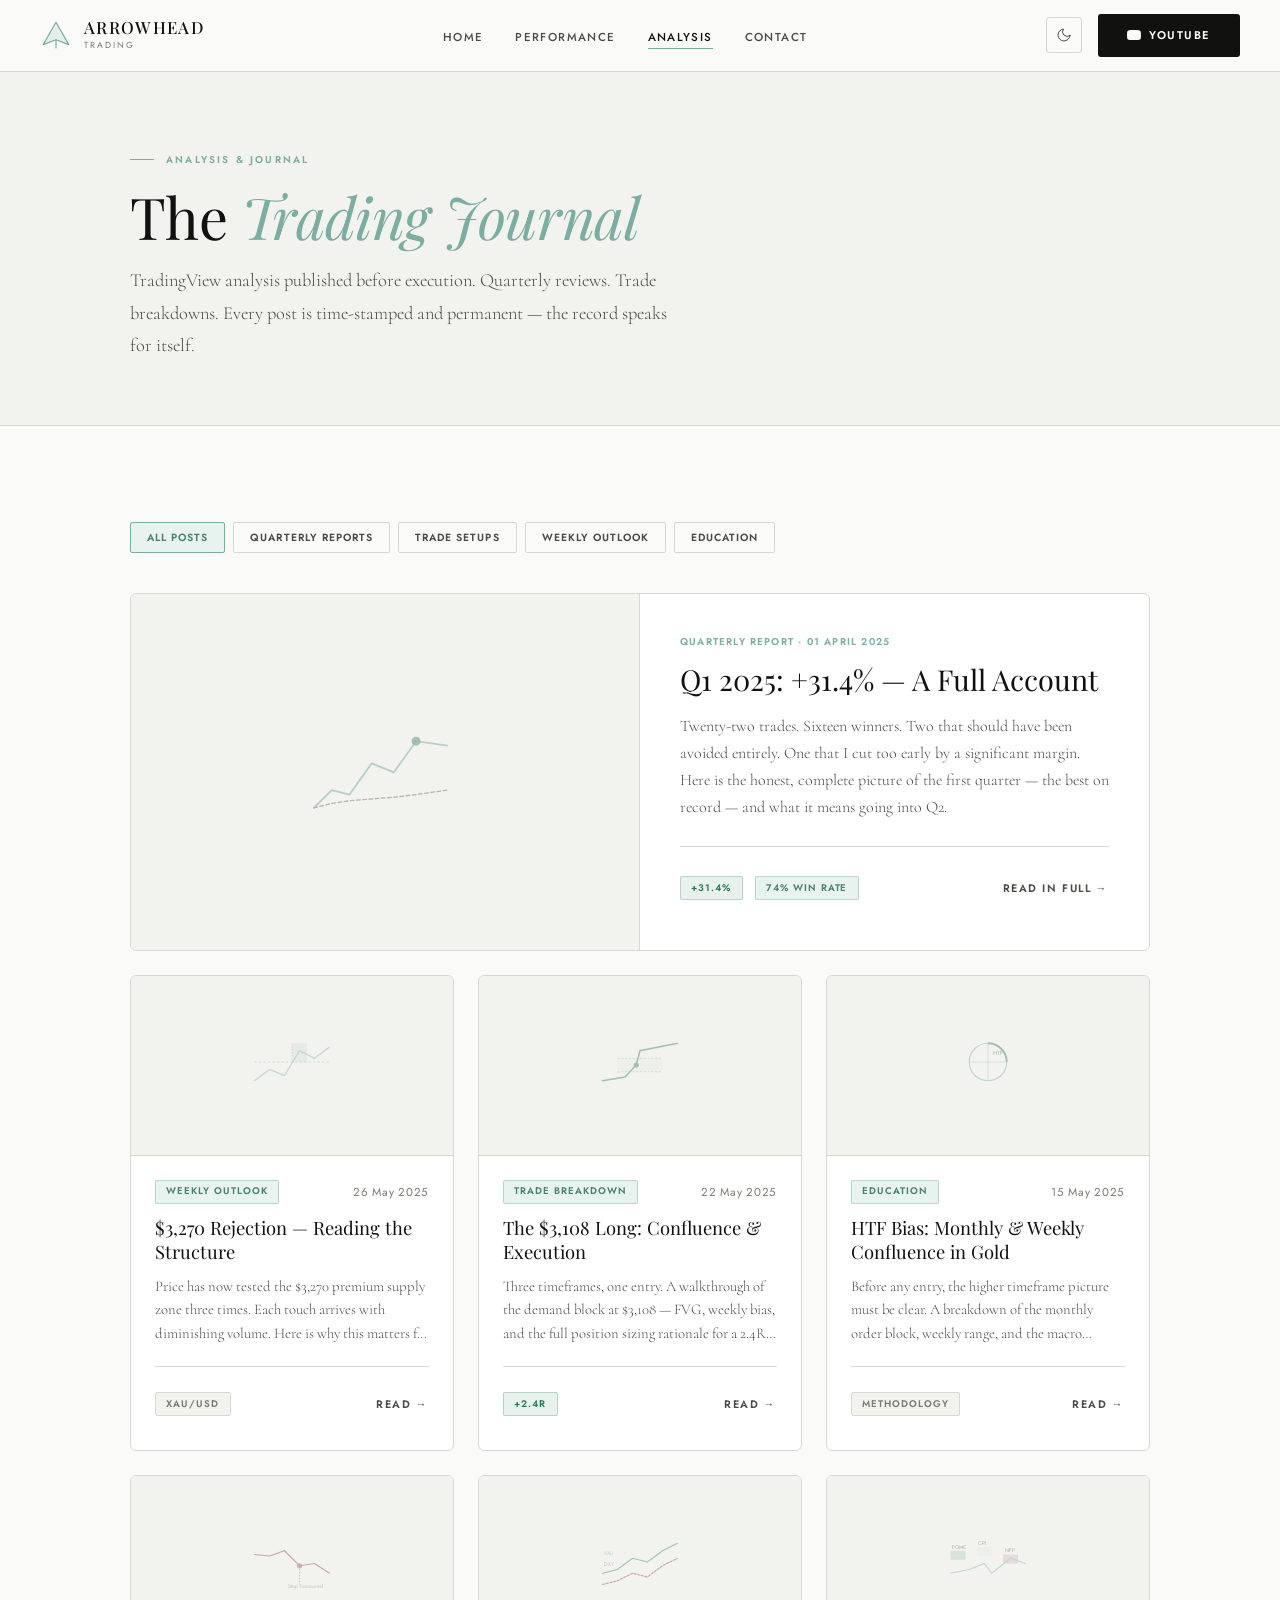
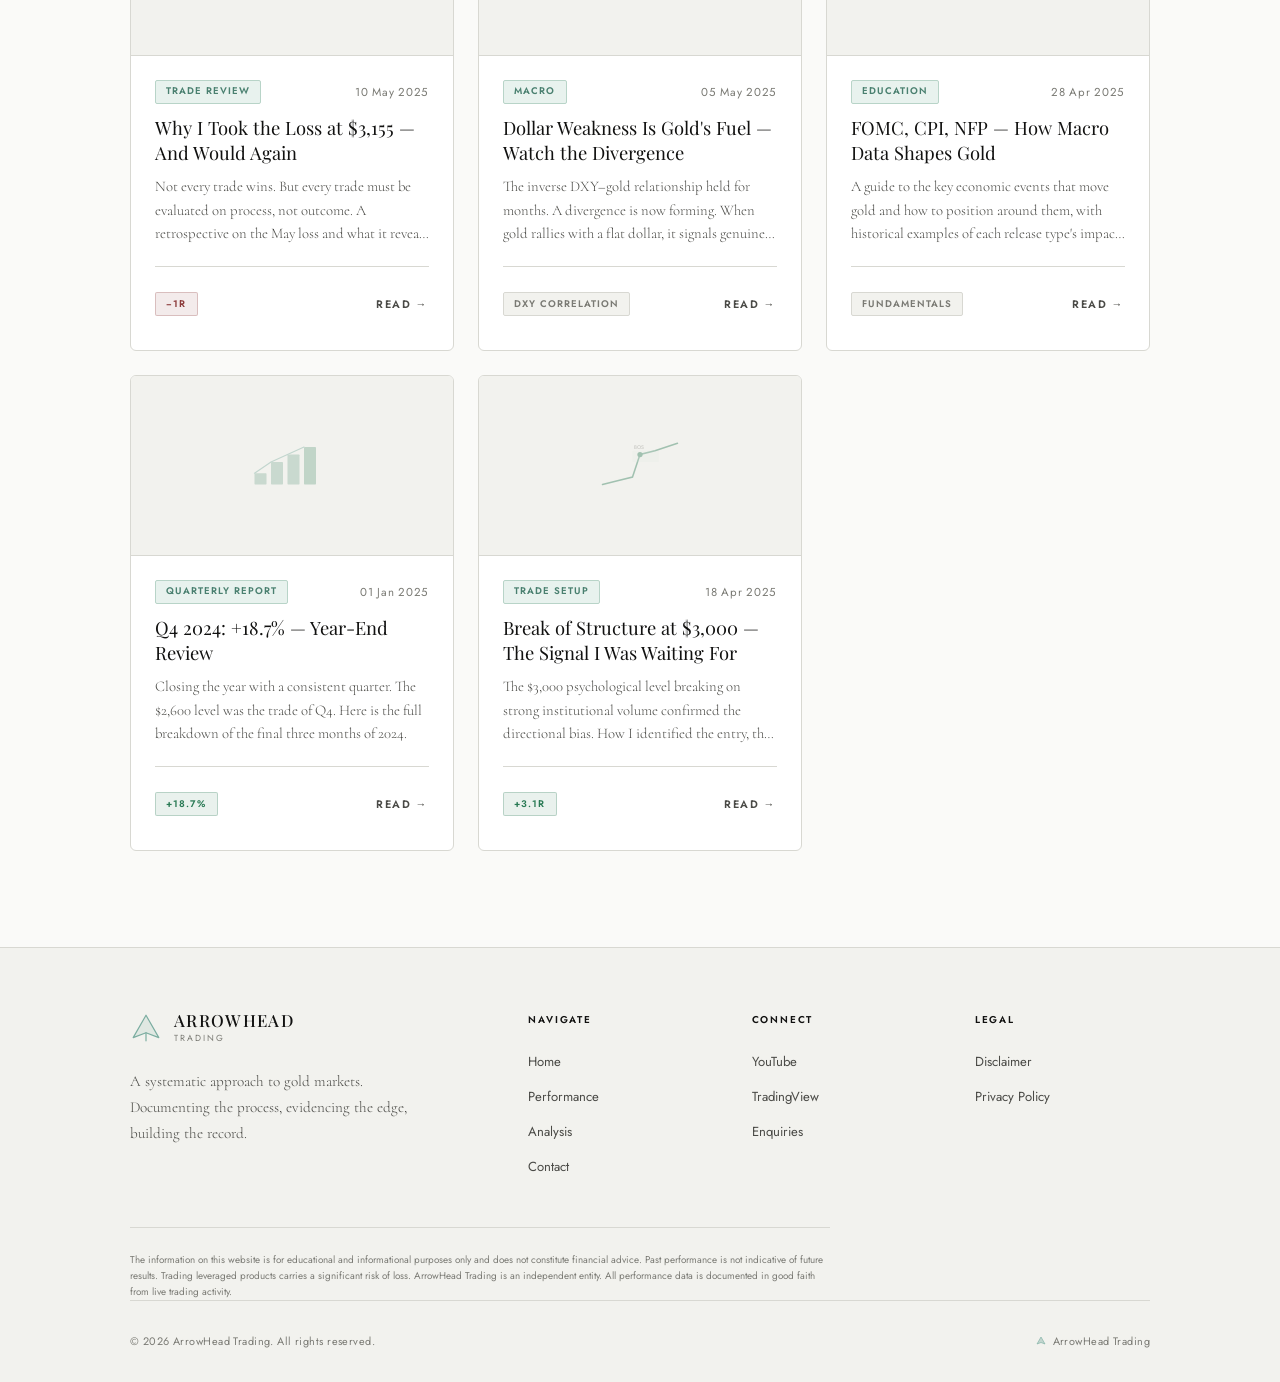
==== pages/blog.html @ dc91ed69 "Add files via upload" ====
<!DOCTYPE html>
<html lang="en" data-theme="light">
<head>
  <meta charset="UTF-8" />
  <meta name="viewport" content="width=device-width, initial-scale=1.0" />
  <meta name="description" content="ArrowHead Trading analysis — TradingView breakdowns, trade journals, quarterly reviews and gold market commentary." />
  <title>Analysis — ArrowHead Trading</title>
  <link rel="preconnect" href="https://fonts.googleapis.com" />
  <link rel="preconnect" href="https://fonts.gstatic.com" crossorigin />
  <link rel="stylesheet" href="../css/style.css" />
  <style>
    .filter-bar { display:flex; gap:0.5rem; flex-wrap:wrap; margin-bottom:2.5rem; }
    .filter-tag { font-family:var(--ff-ui); font-size:0.65rem; font-weight:600; letter-spacing:0.1em; text-transform:uppercase; padding:0.45rem 1rem; border:1px solid var(--border); border-radius:2px; background:transparent; color:var(--text-2); cursor:pointer; transition:all var(--fast); }
    .filter-tag:hover, .filter-tag.active { border-color:var(--mint-deep); color:var(--mint-dark); background:var(--mint-pale); }
    .blog-grid-full { display:grid; grid-template-columns:repeat(3,1fr); gap:1.5rem; }
    @media(max-width:900px){.blog-grid-full{grid-template-columns:1fr;}}
    @media(min-width:600px) and (max-width:900px){.blog-grid-full{grid-template-columns:1fr 1fr;}}
    .featured-post { grid-column:1/-1; display:grid; grid-template-columns:1fr 1fr; gap:0; border:1px solid var(--border); border-radius:var(--radius-lg); overflow:hidden; background:var(--surface); transition:border-color var(--fast),box-shadow var(--fast); cursor:pointer; }
    .featured-post:hover { border-color:var(--mint-deep); box-shadow:0 8px 32px var(--shadow-lg); }
    .featured-post-thumb { background:var(--bg-2); border-right:1px solid var(--border); display:flex; align-items:center; justify-content:center; padding:3rem; min-height:280px; }
    .featured-post-body { padding:2.5rem; display:flex; flex-direction:column; justify-content:space-between; }
    .featured-label { font-family:var(--ff-ui); font-size:0.62rem; font-weight:600; letter-spacing:0.12em; text-transform:uppercase; color:var(--mint-deep); margin-bottom:0.75rem; }
    .featured-title { font-family:var(--ff-display); font-size:1.8rem; font-weight:400; line-height:1.2; color:var(--text-1); margin-bottom:1rem; }
    .featured-excerpt { font-family:var(--ff-body); font-size:1rem; font-weight:300; color:var(--text-2); line-height:1.7; margin-bottom:1.5rem; }
    @media(max-width:700px){.featured-post{grid-template-columns:1fr;}.featured-post-thumb{border-right:none;border-bottom:1px solid var(--border);min-height:180px;}}
    .post-hidden { display:none; }
  </style>
  <script>
    (function(){var t=localStorage.getItem('arrowhead-theme');if(t)document.documentElement.setAttribute('data-theme',t);else if(window.matchMedia('(prefers-color-scheme: dark)').matches)document.documentElement.setAttribute('data-theme','dark');})();
  </script>
</head>
<body>
<div class="page">
<main>

  <!-- PAGE HERO -->
  <section class="page-hero">
    <div class="container">
      <div class="page-hero-inner reveal">
        <div class="eyebrow">Analysis & Journal</div>
        <h1 class="display-title">The <em>Trading Journal</em></h1>
        <p class="body-text" style="margin-top:1rem;max-width:560px">
          TradingView analysis published before execution. Quarterly reviews. Trade breakdowns. Every post is time-stamped and permanent — the record speaks for itself.
        </p>
      </div>
    </div>
  </section>

  <!-- POSTS -->
  <section class="section">
    <div class="container">

      <div class="filter-bar reveal" role="group" aria-label="Filter posts by category">
        <button class="filter-tag active" onclick="filterPosts('all',this)">All Posts</button>
        <button class="filter-tag" onclick="filterPosts('quarterly',this)">Quarterly Reports</button>
        <button class="filter-tag" onclick="filterPosts('setup',this)">Trade Setups</button>
        <button class="filter-tag" onclick="filterPosts('outlook',this)">Weekly Outlook</button>
        <button class="filter-tag" onclick="filterPosts('education',this)">Education</button>
      </div>

      <div class="blog-grid-full">

        <!-- FEATURED -->
        <article class="featured-post reveal" data-cat="quarterly" onclick="void(0)" aria-label="Q1 2025 Report">
          <div class="featured-post-thumb">
            <svg viewBox="0 0 180 120" fill="none" xmlns="http://www.w3.org/2000/svg" style="width:160px;opacity:0.5" aria-hidden="true">
              <polyline points="10,100 30,80 50,85 75,50 100,60 125,25 160,30" stroke="var(--mint-deep)" stroke-width="2" fill="none" stroke-linecap="round" stroke-linejoin="round"/>
              <polyline points="10,100 30,95 50,92 75,90 100,88 125,85 160,80" stroke="var(--text-3)" stroke-width="1.5" fill="none" stroke-linecap="round" stroke-linejoin="round" stroke-dasharray="4 3"/>
              <circle cx="125" cy="25" r="5" fill="var(--profit)" opacity="0.8"/>
            </svg>
          </div>
          <div class="featured-post-body">
            <div>
              <div class="featured-label">Quarterly Report · 01 April 2025</div>
              <h2 class="featured-title">Q1 2025: +31.4% — A Full Account</h2>
              <p class="featured-excerpt">Twenty-two trades. Sixteen winners. Two that should have been avoided entirely. One that I cut too early by a significant margin. Here is the honest, complete picture of the first quarter — the best on record — and what it means going into Q2.</p>
            </div>
            <div style="display:flex;align-items:center;justify-content:space-between;padding-top:1.25rem;border-top:1px solid var(--border);flex-wrap:wrap;gap:0.75rem">
              <div style="display:flex;gap:0.75rem">
                <span class="badge badge--profit">+31.4%</span>
                <span class="badge badge--mint">74% win rate</span>
              </div>
              <span class="btn btn--ghost" style="font-size:0.68rem">Read in full →</span>
            </div>
          </div>
        </article>

        <!-- POST 2 -->
        <article class="blog-card reveal" data-cat="outlook">
          <div class="blog-card-thumb">
            <div class="blog-card-thumb-inner">
              <svg viewBox="0 0 120 80" fill="none" xmlns="http://www.w3.org/2000/svg" style="width:90px;opacity:0.4" aria-hidden="true">
                <line x1="10" y1="40" x2="110" y2="40" stroke="var(--text-3)" stroke-width="0.75" stroke-dasharray="3 3"/>
                <polyline points="10,65 30,50 50,58 70,25 90,35 110,20" stroke="var(--mint-deep)" stroke-width="1.5" fill="none" stroke-linecap="round"/>
                <rect x="60" y="15" width="20" height="25" fill="var(--profit)" opacity="0.15" rx="1"/>
                <line x1="60" y1="15" x2="60" y2="40" stroke="var(--text-3)" stroke-width="0.75" stroke-dasharray="2 2"/>
              </svg>
            </div>
          </div>
          <div class="blog-card-body">
            <div class="blog-card-meta">
              <span class="badge badge--mint">Weekly Outlook</span>
              <span class="caption">26 May 2025</span>
            </div>
            <h3 class="blog-card-title">$3,270 Rejection — Reading the Structure</h3>
            <p class="blog-card-excerpt">Price has now tested the $3,270 premium supply zone three times. Each touch arrives with diminishing volume. Here is why this matters for positioning next week.</p>
            <div class="blog-card-footer">
              <span class="badge badge--neutral">XAU/USD</span>
              <span class="btn btn--ghost" style="font-size:0.68rem">Read →</span>
            </div>
          </div>
        </article>

        <!-- POST 3 -->
        <article class="blog-card reveal reveal--delay-1" data-cat="setup">
          <div class="blog-card-thumb">
            <div class="blog-card-thumb-inner">
              <svg viewBox="0 0 120 80" fill="none" xmlns="http://www.w3.org/2000/svg" style="width:90px;opacity:0.4" aria-hidden="true">
                <rect x="30" y="35" width="60" height="18" fill="var(--mint)" opacity="0.2" rx="1"/>
                <line x1="30" y1="35" x2="90" y2="35" stroke="var(--mint-deep)" stroke-width="1" stroke-dasharray="3 2"/>
                <line x1="30" y1="53" x2="90" y2="53" stroke="var(--mint-deep)" stroke-width="1" stroke-dasharray="3 2"/>
                <polyline points="10,65 40,60 55,44 60,25 85,20 110,15" stroke="var(--profit)" stroke-width="2" fill="none" stroke-linecap="round"/>
                <circle cx="55" cy="44" r="3.5" fill="var(--profit)"/>
              </svg>
            </div>
          </div>
          <div class="blog-card-body">
            <div class="blog-card-meta">
              <span class="badge badge--mint">Trade Breakdown</span>
              <span class="caption">22 May 2025</span>
            </div>
            <h3 class="blog-card-title">The $3,108 Long: Confluence & Execution</h3>
            <p class="blog-card-excerpt">Three timeframes, one entry. A walkthrough of the demand block at $3,108 — FVG, weekly bias, and the full position sizing rationale for a 2.4R outcome.</p>
            <div class="blog-card-footer">
              <span class="badge badge--profit">+2.4R</span>
              <span class="btn btn--ghost" style="font-size:0.68rem">Read →</span>
            </div>
          </div>
        </article>

        <!-- POST 4 -->
        <article class="blog-card reveal reveal--delay-2" data-cat="education">
          <div class="blog-card-thumb">
            <div class="blog-card-thumb-inner">
              <svg viewBox="0 0 120 80" fill="none" xmlns="http://www.w3.org/2000/svg" style="width:90px;opacity:0.4" aria-hidden="true">
                <circle cx="60" cy="40" r="25" stroke="var(--mint-deep)" stroke-width="1.5"/>
                <line x1="60" y1="15" x2="60" y2="65" stroke="var(--mint-deep)" stroke-width="0.75"/>
                <line x1="35" y1="40" x2="85" y2="40" stroke="var(--mint-deep)" stroke-width="0.75"/>
                <path d="M60 15 A25 25 0 0 1 85 40" stroke="var(--profit)" stroke-width="2.5" fill="none"/>
                <text x="66" y="30" fill="var(--profit)" font-size="8" font-family="Jost">HTF</text>
              </svg>
            </div>
          </div>
          <div class="blog-card-body">
            <div class="blog-card-meta">
              <span class="badge badge--mint">Education</span>
              <span class="caption">15 May 2025</span>
            </div>
            <h3 class="blog-card-title">HTF Bias: Monthly & Weekly Confluence in Gold</h3>
            <p class="blog-card-excerpt">Before any entry, the higher timeframe picture must be clear. A breakdown of the monthly order block, weekly range, and the macro narrative in the current gold cycle.</p>
            <div class="blog-card-footer">
              <span class="badge badge--neutral">Methodology</span>
              <span class="btn btn--ghost" style="font-size:0.68rem">Read →</span>
            </div>
          </div>
        </article>

        <!-- POST 5 -->
        <article class="blog-card reveal" data-cat="setup">
          <div class="blog-card-thumb">
            <div class="blog-card-thumb-inner">
              <svg viewBox="0 0 120 80" fill="none" xmlns="http://www.w3.org/2000/svg" style="width:90px;opacity:0.4" aria-hidden="true">
                <polyline points="10,30 30,32 50,25 70,45 90,42 110,55" stroke="var(--loss)" stroke-width="1.5" fill="none" stroke-linecap="round"/>
                <circle cx="70" cy="45" r="3.5" fill="var(--loss)" opacity="0.8"/>
                <line x1="70" y1="45" x2="70" y2="70" stroke="var(--loss)" stroke-width="1" stroke-dasharray="2 2"/>
                <text x="55" y="75" fill="var(--text-3)" font-size="7" font-family="Jost">Stop honoured</text>
              </svg>
            </div>
          </div>
          <div class="blog-card-body">
            <div class="blog-card-meta">
              <span class="badge badge--mint">Trade Review</span>
              <span class="caption">10 May 2025</span>
            </div>
            <h3 class="blog-card-title">Why I Took the Loss at $3,155 — And Would Again</h3>
            <p class="blog-card-excerpt">Not every trade wins. But every trade must be evaluated on process, not outcome. A retrospective on the May loss and what it reveals about sticking to your rules.</p>
            <div class="blog-card-footer">
              <span class="badge badge--loss">−1R</span>
              <span class="btn btn--ghost" style="font-size:0.68rem">Read →</span>
            </div>
          </div>
        </article>

        <!-- POST 6 -->
        <article class="blog-card reveal reveal--delay-1" data-cat="outlook">
          <div class="blog-card-thumb">
            <div class="blog-card-thumb-inner">
              <svg viewBox="0 0 120 80" fill="none" xmlns="http://www.w3.org/2000/svg" style="width:90px;opacity:0.4" aria-hidden="true">
                <polyline points="10,70 30,65 50,55 70,60 90,45 110,35" stroke="var(--loss)" stroke-width="1.5" fill="none" stroke-linecap="round" stroke-dasharray="3 2"/>
                <polyline points="10,55 30,50 50,35 70,40 90,25 110,15" stroke="var(--profit)" stroke-width="1.5" fill="none" stroke-linecap="round"/>
                <text x="12" y="45" fill="var(--text-3)" font-size="7" font-family="Jost">DXY</text>
                <text x="12" y="30" fill="var(--mint-deep)" font-size="7" font-family="Jost">XAU</text>
              </svg>
            </div>
          </div>
          <div class="blog-card-body">
            <div class="blog-card-meta">
              <span class="badge badge--mint">Macro</span>
              <span class="caption">05 May 2025</span>
            </div>
            <h3 class="blog-card-title">Dollar Weakness Is Gold's Fuel — Watch the Divergence</h3>
            <p class="blog-card-excerpt">The inverse DXY–gold relationship held for months. A divergence is now forming. When gold rallies with a flat dollar, it signals genuine safe-haven demand — a different quality of move.</p>
            <div class="blog-card-footer">
              <span class="badge badge--neutral">DXY Correlation</span>
              <span class="btn btn--ghost" style="font-size:0.68rem">Read →</span>
            </div>
          </div>
        </article>

        <!-- POST 7 -->
        <article class="blog-card reveal reveal--delay-2" data-cat="education">
          <div class="blog-card-thumb">
            <div class="blog-card-thumb-inner">
              <svg viewBox="0 0 120 80" fill="none" xmlns="http://www.w3.org/2000/svg" style="width:90px;opacity:0.4" aria-hidden="true">
                <rect x="10" y="25" width="20" height="12" fill="var(--profit)" opacity="0.3" rx="1"/>
                <rect x="45" y="20" width="20" height="12" fill="var(--mint)" opacity="0.3" rx="1"/>
                <rect x="80" y="30" width="20" height="12" fill="var(--loss)" opacity="0.3" rx="1"/>
                <text x="12" y="22" fill="var(--text-2)" font-size="7" font-family="Jost">FOMC</text>
                <text x="47" y="17" fill="var(--text-2)" font-size="7" font-family="Jost">CPI</text>
                <text x="82" y="27" fill="var(--text-2)" font-size="7" font-family="Jost">NFP</text>
                <polyline points="10,55 35,50 55,42 65,55 90,35 110,42" stroke="var(--mint-deep)" stroke-width="1.5" fill="none" stroke-linecap="round"/>
              </svg>
            </div>
          </div>
          <div class="blog-card-body">
            <div class="blog-card-meta">
              <span class="badge badge--mint">Education</span>
              <span class="caption">28 Apr 2025</span>
            </div>
            <h3 class="blog-card-title">FOMC, CPI, NFP — How Macro Data Shapes Gold</h3>
            <p class="blog-card-excerpt">A guide to the key economic events that move gold and how to position around them, with historical examples of each release type's impact on XAU/USD price action.</p>
            <div class="blog-card-footer">
              <span class="badge badge--neutral">Fundamentals</span>
              <span class="btn btn--ghost" style="font-size:0.68rem">Read →</span>
            </div>
          </div>
        </article>

        <!-- POST 8 -->
        <article class="blog-card reveal" data-cat="quarterly">
          <div class="blog-card-thumb">
            <div class="blog-card-thumb-inner">
              <svg viewBox="0 0 120 80" fill="none" xmlns="http://www.w3.org/2000/svg" style="width:90px;opacity:0.4" aria-hidden="true">
                <rect x="10" y="55" width="16" height="15" fill="var(--profit)" opacity="0.5" rx="1"/>
                <rect x="32" y="40" width="16" height="30" fill="var(--profit)" opacity="0.5" rx="1"/>
                <rect x="54" y="30" width="16" height="40" fill="var(--profit)" opacity="0.5" rx="1"/>
                <rect x="76" y="20" width="16" height="50" fill="var(--profit)" opacity="0.6" rx="1"/>
                <polyline points="10,55 32,40 54,30 76,20" stroke="var(--mint-deep)" stroke-width="1.5" fill="none" stroke-linecap="round" stroke-linejoin="round"/>
              </svg>
            </div>
          </div>
          <div class="blog-card-body">
            <div class="blog-card-meta">
              <span class="badge badge--mint">Quarterly Report</span>
              <span class="caption">01 Jan 2025</span>
            </div>
            <h3 class="blog-card-title">Q4 2024: +18.7% — Year-End Review</h3>
            <p class="blog-card-excerpt">Closing the year with a consistent quarter. The $2,600 level was the trade of Q4. Here is the full breakdown of the final three months of 2024.</p>
            <div class="blog-card-footer">
              <span class="badge badge--profit">+18.7%</span>
              <span class="btn btn--ghost" style="font-size:0.68rem">Read →</span>
            </div>
          </div>
        </article>

        <!-- POST 9 -->
        <article class="blog-card reveal reveal--delay-1" data-cat="setup">
          <div class="blog-card-thumb">
            <div class="blog-card-thumb-inner">
              <svg viewBox="0 0 120 80" fill="none" xmlns="http://www.w3.org/2000/svg" style="width:90px;opacity:0.4" aria-hidden="true">
                <polyline points="10,70 30,65 50,60 60,30 80,25 110,15" stroke="var(--profit)" stroke-width="2" fill="none" stroke-linecap="round"/>
                <rect x="50" y="25" width="35" height="15" fill="var(--mint)" opacity="0.15" rx="1"/>
                <circle cx="60" cy="30" r="3.5" fill="var(--profit)"/>
                <text x="52" y="22" fill="var(--text-3)" font-size="7" font-family="Jost">BOS</text>
              </svg>
            </div>
          </div>
          <div class="blog-card-body">
            <div class="blog-card-meta">
              <span class="badge badge--mint">Trade Setup</span>
              <span class="caption">18 Apr 2025</span>
            </div>
            <h3 class="blog-card-title">Break of Structure at $3,000 — The Signal I Was Waiting For</h3>
            <p class="blog-card-excerpt">The $3,000 psychological level breaking on strong institutional volume confirmed the directional bias. How I identified the entry, the risk, and why this was a full-size position.</p>
            <div class="blog-card-footer">
              <span class="badge badge--profit">+3.1R</span>
              <span class="btn btn--ghost" style="font-size:0.68rem">Read →</span>
            </div>
          </div>
        </article>

      </div>

    </div>
  </section>

</main>
</div>

<script src="../js/components.js"></script>
<script src="../js/main.js"></script>
<script>
  window.filterPosts = function(cat, btn) {
    document.querySelectorAll('.filter-tag').forEach(b => b.classList.remove('active'));
    btn.classList.add('active');
    document.querySelectorAll('[data-cat]').forEach(function(el) {
      if (cat === 'all' || el.dataset.cat === cat) {
        el.classList.remove('post-hidden');
      } else {
        el.classList.add('post-hidden');
      }
    });
  };
</script>
</body>
</html>
---- css/style.css ----
/* =========================================================
   ARROWHEAD TRADING — Brand System
   English Heritage · Timeless · Anonymous Authority
   ========================================================= */

@import url('https://fonts.googleapis.com/css2?family=Playfair+Display:ital,wght@0,400;0,500;0,700;1,400;1,500&family=Cormorant:ital,wght@0,300;0,400;0,500;1,300;1,400&family=Jost:wght@300;400;500;600&display=swap');

/* ─── TOKENS ─────────────────────────────────────────── */
:root {
  /* Brand */
  --mint:        #B8D4C8;
  --mint-deep:   #7BADA0;
  --mint-pale:   #E8F2EE;
  --mint-dark:   #4A8070;

  /* Light theme */
  --bg:          #FAFAF8;
  --bg-2:        #F2F2EE;
  --bg-3:        #E8E8E2;
  --surface:     #FFFFFF;
  --border:      #D8D8D2;
  --border-2:    #C8C8C0;
  --text-1:      #111110;
  --text-2:      #4A4A46;
  --text-3:      #7A7A74;
  --text-inv:    #FAFAF8;
  --shadow:      rgba(17,17,16,0.08);
  --shadow-lg:   rgba(17,17,16,0.14);

  /* Type */
  --ff-display:  'Playfair Display', 'Georgia', serif;
  --ff-body:     'Cormorant', 'Georgia', serif;
  --ff-ui:       'Jost', sans-serif;

  /* Sizing */
  --radius:      3px;
  --radius-lg:   6px;
  --nav-h:       72px;

  /* Transitions */
  --ease:        cubic-bezier(0.25, 0.46, 0.45, 0.94);
  --fast:        0.15s var(--ease);
  --med:         0.3s var(--ease);
  --slow:        0.6s var(--ease);

  /* Semantic */
  --profit:      #2A7A55;
  --loss:        #8B3A3A;
  --neutral:     var(--text-3);
}

[data-theme="dark"] {
  --bg:          #0E0E0C;
  --bg-2:        #161614;
  --bg-3:        #1E1E1A;
  --surface:     #1A1A18;
  --border:      #2E2E28;
  --border-2:    #3A3A34;
  --text-1:      #F0F0E8;
  --text-2:      #A8A89E;
  --text-3:      #686860;
  --text-inv:    #0E0E0C;
  --shadow:      rgba(0,0,0,0.3);
  --shadow-lg:   rgba(0,0,0,0.5);
  --mint:        #8ABFB0;
  --mint-pale:   #1A2E28;
  --profit:      #4AAA80;
  --loss:        #C07070;
}

/* ─── RESET ──────────────────────────────────────────── */
*, *::before, *::after { box-sizing: border-box; margin: 0; padding: 0; }
html { scroll-behavior: smooth; font-size: 16px; }
body {
  background: var(--bg);
  color: var(--text-1);
  font-family: var(--ff-ui);
  font-weight: 400;
  line-height: 1.6;
  overflow-x: hidden;
  transition: background var(--med), color var(--med);
}
img { display: block; max-width: 100%; }
a { color: inherit; text-decoration: none; }
button, input, textarea, select {
  font-family: inherit;
  font-size: inherit;
}
::selection { background: var(--mint); color: var(--text-inv); }

/* ─── NAVIGATION ─────────────────────────────────────── */
.nav {
  position: fixed;
  top: 0; left: 0; right: 0;
  z-index: 200;
  height: var(--nav-h);
  display: flex;
  align-items: center;
  justify-content: space-between;
  padding: 0 2.5rem;
  background: var(--bg);
  border-bottom: 1px solid var(--border);
  transition: background var(--med), border-color var(--med);
}
.nav.scrolled {
  background: color-mix(in srgb, var(--bg) 94%, transparent);
  backdrop-filter: blur(16px);
  -webkit-backdrop-filter: blur(16px);
}
.nav-logo {
  display: flex;
  align-items: center;
  gap: 0.75rem;
}
.nav-logo-mark {
  width: 32px;
  height: 32px;
  display: flex;
  align-items: center;
  justify-content: center;
}
.nav-logo-mark svg {
  width: 100%;
  height: 100%;
}
.nav-logo-text {
  font-family: var(--ff-display);
  font-size: 1.05rem;
  font-weight: 500;
  letter-spacing: 0.08em;
  text-transform: uppercase;
  color: var(--text-1);
  line-height: 1;
}
.nav-logo-sub {
  font-family: var(--ff-ui);
  font-size: 0.55rem;
  letter-spacing: 0.22em;
  text-transform: uppercase;
  color: var(--text-3);
  display: block;
  margin-top: 2px;
}
.nav-links {
  display: flex;
  align-items: center;
  gap: 2rem;
  list-style: none;
}
.nav-links a {
  font-family: var(--ff-ui);
  font-size: 0.72rem;
  font-weight: 500;
  letter-spacing: 0.12em;
  text-transform: uppercase;
  color: var(--text-2);
  transition: color var(--fast);
  position: relative;
  padding-bottom: 2px;
}
.nav-links a::after {
  content: '';
  position: absolute;
  bottom: -2px; left: 0; right: 0;
  height: 1px;
  background: var(--mint-deep);
  transform: scaleX(0);
  transition: transform var(--fast);
}
.nav-links a:hover,
.nav-links a.active {
  color: var(--text-1);
}
.nav-links a:hover::after,
.nav-links a.active::after {
  transform: scaleX(1);
}
.nav-right {
  display: flex;
  align-items: center;
  gap: 1rem;
}
.theme-toggle {
  background: none;
  border: 1px solid var(--border);
  border-radius: var(--radius);
  width: 36px;
  height: 36px;
  cursor: pointer;
  display: flex;
  align-items: center;
  justify-content: center;
  color: var(--text-2);
  transition: border-color var(--fast), color var(--fast), background var(--fast);
}
.theme-toggle:hover {
  border-color: var(--mint-deep);
  color: var(--text-1);
  background: var(--mint-pale);
}
.theme-toggle svg {
  width: 16px;
  height: 16px;
  transition: opacity var(--fast);
}
.nav-cta {
  font-family: var(--ff-ui);
  font-size: 0.68rem;
  font-weight: 600;
  letter-spacing: 0.14em;
  text-transform: uppercase;
  padding: 0.6rem 1.25rem;
  background: var(--text-1);
  color: var(--text-inv);
  border: 1px solid var(--text-1);
  border-radius: var(--radius);
  cursor: pointer;
  transition: background var(--fast), color var(--fast), border-color var(--fast);
}
.nav-cta:hover {
  background: var(--mint-deep);
  border-color: var(--mint-deep);
  color: #fff;
}
.nav-hamburger {
  display: none;
  background: none;
  border: 1px solid var(--border);
  border-radius: var(--radius);
  width: 36px;
  height: 36px;
  cursor: pointer;
  flex-direction: column;
  align-items: center;
  justify-content: center;
  gap: 4px;
}
.nav-hamburger span {
  display: block;
  width: 16px;
  height: 1px;
  background: var(--text-1);
  transition: all var(--fast);
}

/* ─── PAGE SHELL ─────────────────────────────────────── */
.page {
  padding-top: var(--nav-h);
  min-height: 100vh;
}
.container {
  max-width: 1100px;
  margin: 0 auto;
  padding: 0 2.5rem;
}
.container--narrow {
  max-width: 720px;
  margin: 0 auto;
  padding: 0 2.5rem;
}
.section {
  padding: 6rem 0;
}
.section--tight {
  padding: 4rem 0;
}
.section--flush {
  padding: 0;
}

/* ─── SECTION LABELS ─────────────────────────────────── */
.eyebrow {
  font-family: var(--ff-ui);
  font-size: 0.62rem;
  font-weight: 600;
  letter-spacing: 0.22em;
  text-transform: uppercase;
  color: var(--mint-deep);
  display: flex;
  align-items: center;
  gap: 0.75rem;
  margin-bottom: 1rem;
}
.eyebrow::before {
  content: '';
  display: block;
  width: 24px;
  height: 1px;
  background: var(--mint-deep);
  flex-shrink: 0;
}
.display-title {
  font-family: var(--ff-display);
  font-size: clamp(2.2rem, 4.5vw, 3.8rem);
  font-weight: 400;
  line-height: 1.12;
  letter-spacing: -0.01em;
  color: var(--text-1);
}
.display-title em {
  font-style: italic;
  color: var(--mint-deep);
}
.display-title--sm {
  font-size: clamp(1.6rem, 3vw, 2.4rem);
}
.body-text {
  font-family: var(--ff-body);
  font-size: 1.15rem;
  font-weight: 300;
  line-height: 1.75;
  color: var(--text-2);
}
.caption {
  font-family: var(--ff-ui);
  font-size: 0.72rem;
  letter-spacing: 0.06em;
  color: var(--text-3);
}

/* ─── BUTTONS ─────────────────────────────────────────── */
.btn {
  display: inline-flex;
  align-items: center;
  gap: 0.5rem;
  font-family: var(--ff-ui);
  font-size: 0.7rem;
  font-weight: 600;
  letter-spacing: 0.14em;
  text-transform: uppercase;
  padding: 0.75rem 1.75rem;
  border-radius: var(--radius);
  cursor: pointer;
  transition: all var(--fast);
  border: 1px solid transparent;
  white-space: nowrap;
}
.btn--primary {
  background: var(--text-1);
  color: var(--text-inv);
  border-color: var(--text-1);
}
.btn--primary:hover {
  background: var(--mint-deep);
  border-color: var(--mint-deep);
  color: #fff;
}
.btn--outline {
  background: transparent;
  color: var(--text-1);
  border-color: var(--border-2);
}
.btn--outline:hover {
  border-color: var(--mint-deep);
  color: var(--mint-dark);
  background: var(--mint-pale);
}
.btn--ghost {
  background: transparent;
  color: var(--text-2);
  border-color: transparent;
  padding-left: 0; padding-right: 0;
}
.btn--ghost:hover { color: var(--text-1); }
.btn svg { width: 14px; height: 14px; }

/* ─── DIVIDER ─────────────────────────────────────────── */
.divider {
  height: 1px;
  background: var(--border);
  margin: 0;
}
.rule {
  display: flex;
  align-items: center;
  gap: 1rem;
  color: var(--text-3);
  font-size: 0.65rem;
  letter-spacing: 0.2em;
  text-transform: uppercase;
}
.rule::before,
.rule::after {
  content: '';
  flex: 1;
  height: 1px;
  background: var(--border);
}

/* ─── CARD ────────────────────────────────────────────── */
.card {
  background: var(--surface);
  border: 1px solid var(--border);
  border-radius: var(--radius-lg);
  padding: 2rem;
  transition: border-color var(--fast), box-shadow var(--fast);
}
.card:hover {
  border-color: var(--border-2);
  box-shadow: 0 4px 24px var(--shadow);
}
.card--flat {
  background: var(--bg-2);
  border-color: transparent;
}
.card--flat:hover {
  background: var(--bg-3);
  box-shadow: none;
}

/* ─── BADGE ────────────────────────────────────────────── */
.badge {
  display: inline-flex;
  align-items: center;
  padding: 0.2rem 0.65rem;
  border-radius: 2px;
  font-family: var(--ff-ui);
  font-size: 0.6rem;
  font-weight: 600;
  letter-spacing: 0.1em;
  text-transform: uppercase;
}
.badge--mint {
  background: var(--mint-pale);
  color: var(--mint-dark);
  border: 1px solid var(--mint);
}
.badge--neutral {
  background: var(--bg-2);
  color: var(--text-3);
  border: 1px solid var(--border);
}
.badge--profit {
  background: color-mix(in srgb, var(--profit) 10%, transparent);
  color: var(--profit);
  border: 1px solid color-mix(in srgb, var(--profit) 25%, transparent);
}
.badge--loss {
  background: color-mix(in srgb, var(--loss) 10%, transparent);
  color: var(--loss);
  border: 1px solid color-mix(in srgb, var(--loss) 25%, transparent);
}

/* ─── HERO ────────────────────────────────────────────── */
.hero {
  min-height: calc(100vh - var(--nav-h));
  display: grid;
  grid-template-columns: 1fr 1fr;
  align-items: center;
  gap: 4rem;
  padding: 5rem 0;
  position: relative;
}
.hero::after {
  content: '';
  position: absolute;
  top: 0; right: 0;
  width: 45%;
  height: 100%;
  background: var(--bg-2);
  z-index: -1;
  border-left: 1px solid var(--border);
}
.hero-eyebrow { margin-bottom: 1.5rem; }
.hero-title { margin-bottom: 1.5rem; }
.hero-body { margin-bottom: 2.5rem; max-width: 460px; }
.hero-actions { display: flex; gap: 1rem; align-items: center; flex-wrap: wrap; }
.hero-visual {
  display: flex;
  flex-direction: column;
  gap: 1.25rem;
}
.hero-stat-row {
  display: grid;
  grid-template-columns: 1fr 1fr;
  gap: 1rem;
}
.hero-stat {
  background: var(--surface);
  border: 1px solid var(--border);
  border-radius: var(--radius-lg);
  padding: 1.5rem;
}
.hero-stat-num {
  font-family: var(--ff-display);
  font-size: 2.2rem;
  font-weight: 400;
  line-height: 1;
  color: var(--text-1);
  margin-bottom: 0.4rem;
}
.hero-stat-num--profit { color: var(--profit); }
.hero-stat-label {
  font-family: var(--ff-ui);
  font-size: 0.62rem;
  font-weight: 500;
  letter-spacing: 0.12em;
  text-transform: uppercase;
  color: var(--text-3);
}
.hero-disclaimer {
  font-size: 0.65rem;
  color: var(--text-3);
  font-family: var(--ff-ui);
  border-top: 1px solid var(--border);
  padding-top: 1rem;
  letter-spacing: 0.03em;
}

/* ─── ABOUT STRIP ─────────────────────────────────────── */
.about-strip {
  background: var(--text-1);
  color: var(--text-inv);
  padding: 5rem 0;
}
[data-theme="dark"] .about-strip {
  background: var(--bg-2);
  border-top: 1px solid var(--border);
  border-bottom: 1px solid var(--border);
}
.about-strip .eyebrow {
  color: var(--mint);
}
.about-strip .eyebrow::before { background: var(--mint); }
.about-strip .display-title { color: var(--text-inv); }
[data-theme="dark"] .about-strip .display-title { color: var(--text-1); }
.about-strip .body-text { color: rgba(250,250,248,0.65); }
[data-theme="dark"] .about-strip .body-text { color: var(--text-2); }
.arrowhead-emblem {
  width: 120px;
  height: 120px;
  border: 1px solid rgba(184,212,200,0.3);
  border-radius: 50%;
  display: flex;
  align-items: center;
  justify-content: center;
  margin-bottom: 2rem;
}
.arrowhead-emblem svg {
  width: 56px;
  height: 56px;
}

/* ─── PERFORMANCE TABLE ───────────────────────────────── */
.perf-table-wrap {
  overflow-x: auto;
  border: 1px solid var(--border);
  border-radius: var(--radius-lg);
}
.perf-table {
  width: 100%;
  border-collapse: collapse;
  font-family: var(--ff-ui);
  font-size: 0.82rem;
}
.perf-table thead th {
  font-size: 0.6rem;
  font-weight: 600;
  letter-spacing: 0.14em;
  text-transform: uppercase;
  color: var(--text-3);
  padding: 1rem 1.25rem;
  text-align: left;
  border-bottom: 1px solid var(--border);
  white-space: nowrap;
  background: var(--bg-2);
}
.perf-table tbody td {
  padding: 1rem 1.25rem;
  border-bottom: 1px solid var(--border);
  color: var(--text-1);
  vertical-align: middle;
}
.perf-table tbody tr:last-child td { border-bottom: none; }
.perf-table tbody tr:hover td { background: var(--bg-2); }
.perf-bar-wrap {
  display: flex;
  align-items: center;
  gap: 0.75rem;
}
.perf-bar {
  height: 4px;
  border-radius: 2px;
  background: var(--border);
  flex: 1;
  min-width: 60px;
  overflow: hidden;
}
.perf-bar-fill {
  height: 100%;
  border-radius: 2px;
  background: var(--profit);
}
.perf-bar-fill--loss { background: var(--loss); }
.val--profit { color: var(--profit); font-weight: 500; }
.val--loss   { color: var(--loss); font-weight: 500; }

/* ─── CHART ───────────────────────────────────────────── */
.chart-container {
  position: relative;
  height: 320px;
  border: 1px solid var(--border);
  border-radius: var(--radius-lg);
  padding: 1.5rem;
  background: var(--surface);
}

/* ─── BLOG GRID ───────────────────────────────────────── */
.blog-grid {
  display: grid;
  grid-template-columns: repeat(3, 1fr);
  gap: 1.5rem;
}
.blog-card {
  background: var(--surface);
  border: 1px solid var(--border);
  border-radius: var(--radius-lg);
  overflow: hidden;
  transition: border-color var(--fast), box-shadow var(--fast), transform var(--fast);
  cursor: pointer;
}
.blog-card:hover {
  border-color: var(--mint-deep);
  box-shadow: 0 8px 32px var(--shadow-lg);
  transform: translateY(-2px);
}
.blog-card-thumb {
  height: 180px;
  background: var(--bg-2);
  border-bottom: 1px solid var(--border);
  position: relative;
  overflow: hidden;
  display: flex;
  align-items: center;
  justify-content: center;
}
.blog-card-thumb-inner {
  text-align: center;
}
.blog-card-body { padding: 1.5rem; }
.blog-card-meta {
  display: flex;
  align-items: center;
  justify-content: space-between;
  margin-bottom: 0.75rem;
}
.blog-card-title {
  font-family: var(--ff-display);
  font-size: 1.15rem;
  font-weight: 400;
  line-height: 1.35;
  color: var(--text-1);
  margin-bottom: 0.6rem;
}
.blog-card-excerpt {
  font-family: var(--ff-body);
  font-size: 0.92rem;
  font-weight: 300;
  color: var(--text-2);
  line-height: 1.6;
  margin-bottom: 1.25rem;
  display: -webkit-box;
  -webkit-line-clamp: 3;
  -webkit-box-orient: vertical;
  overflow: hidden;
}
.blog-card-footer {
  display: flex;
  align-items: center;
  justify-content: space-between;
  padding-top: 1rem;
  border-top: 1px solid var(--border);
}

/* ─── CONTACT FORM ────────────────────────────────────── */
.form-group {
  margin-bottom: 1.5rem;
}
.form-label {
  display: block;
  font-family: var(--ff-ui);
  font-size: 0.68rem;
  font-weight: 600;
  letter-spacing: 0.12em;
  text-transform: uppercase;
  color: var(--text-2);
  margin-bottom: 0.5rem;
}
.form-input,
.form-textarea,
.form-select {
  width: 100%;
  background: var(--surface);
  border: 1px solid var(--border);
  border-radius: var(--radius);
  padding: 0.85rem 1rem;
  font-family: var(--ff-ui);
  font-size: 0.88rem;
  color: var(--text-1);
  transition: border-color var(--fast), box-shadow var(--fast);
  outline: none;
  appearance: none;
}
.form-input::placeholder,
.form-textarea::placeholder { color: var(--text-3); }
.form-input:focus,
.form-textarea:focus,
.form-select:focus {
  border-color: var(--mint-deep);
  box-shadow: 0 0 0 3px color-mix(in srgb, var(--mint) 25%, transparent);
}
.form-textarea { resize: vertical; min-height: 140px; }

/* ─── FOOTER ──────────────────────────────────────────── */
.footer {
  background: var(--bg-2);
  border-top: 1px solid var(--border);
  padding: 4rem 0 2rem;
}
.footer-grid {
  display: grid;
  grid-template-columns: 2fr 1fr 1fr 1fr;
  gap: 3rem;
  margin-bottom: 3rem;
}
.footer-brand-text {
  font-family: var(--ff-body);
  font-size: 0.95rem;
  font-weight: 300;
  color: var(--text-2);
  line-height: 1.7;
  margin-top: 1rem;
  max-width: 300px;
}
.footer-col-title {
  font-family: var(--ff-ui);
  font-size: 0.62rem;
  font-weight: 600;
  letter-spacing: 0.18em;
  text-transform: uppercase;
  color: var(--text-1);
  margin-bottom: 1.25rem;
}
.footer-links {
  list-style: none;
  display: flex;
  flex-direction: column;
  gap: 0.6rem;
}
.footer-links a {
  font-family: var(--ff-ui);
  font-size: 0.82rem;
  color: var(--text-2);
  transition: color var(--fast);
}
.footer-links a:hover { color: var(--mint-deep); }
.footer-bottom {
  border-top: 1px solid var(--border);
  padding-top: 2rem;
  display: flex;
  align-items: center;
  justify-content: space-between;
  gap: 1rem;
  flex-wrap: wrap;
}
.footer-bottom-text {
  font-family: var(--ff-ui);
  font-size: 0.68rem;
  color: var(--text-3);
  letter-spacing: 0.04em;
}
.footer-disclaimer {
  font-family: var(--ff-ui);
  font-size: 0.62rem;
  color: var(--text-3);
  line-height: 1.6;
  margin-top: 2rem;
  padding-top: 1.5rem;
  border-top: 1px solid var(--border);
  max-width: 700px;
}

/* ─── PAGE HERO ───────────────────────────────────────── */
.page-hero {
  padding: 5rem 0 4rem;
  border-bottom: 1px solid var(--border);
  background: var(--bg-2);
}
.page-hero-inner {
  max-width: 680px;
}

/* ─── STAT SUMMARY ROW ────────────────────────────────── */
.stat-row {
  display: grid;
  grid-template-columns: repeat(4, 1fr);
  gap: 1rem;
  margin-bottom: 3rem;
}
.stat-box {
  background: var(--surface);
  border: 1px solid var(--border);
  border-radius: var(--radius-lg);
  padding: 1.5rem;
}
.stat-box-num {
  font-family: var(--ff-display);
  font-size: 2rem;
  font-weight: 400;
  color: var(--text-1);
  line-height: 1;
  margin-bottom: 0.4rem;
}
.stat-box-num--profit { color: var(--profit); }
.stat-box-label {
  font-family: var(--ff-ui);
  font-size: 0.6rem;
  font-weight: 500;
  letter-spacing: 0.12em;
  text-transform: uppercase;
  color: var(--text-3);
}
.stat-box-sub {
  font-size: 0.68rem;
  color: var(--mint-deep);
  font-family: var(--ff-ui);
  margin-top: 0.3rem;
}

/* ─── QUARTERLY ACCORDION ─────────────────────────────── */
.quarter-block {
  border: 1px solid var(--border);
  border-radius: var(--radius-lg);
  overflow: hidden;
  margin-bottom: 1rem;
}
.quarter-header {
  display: flex;
  align-items: center;
  justify-content: space-between;
  padding: 1.25rem 1.5rem;
  background: var(--surface);
  cursor: pointer;
  transition: background var(--fast);
  gap: 1rem;
}
.quarter-header:hover { background: var(--bg-2); }
.quarter-title {
  font-family: var(--ff-display);
  font-size: 1rem;
  font-weight: 400;
  color: var(--text-1);
}
.quarter-meta {
  display: flex;
  align-items: center;
  gap: 1.5rem;
  flex-wrap: wrap;
}
.quarter-meta-item {
  font-family: var(--ff-ui);
  font-size: 0.72rem;
}
.quarter-chevron {
  width: 16px;
  height: 16px;
  flex-shrink: 0;
  transition: transform var(--fast);
  color: var(--text-3);
}
.quarter-block.open .quarter-chevron { transform: rotate(180deg); }
.quarter-body {
  display: none;
  padding: 1.5rem;
  border-top: 1px solid var(--border);
  background: var(--bg-2);
}
.quarter-block.open .quarter-body { display: block; }
.quarter-analysis {
  font-family: var(--ff-body);
  font-size: 1rem;
  font-weight: 300;
  color: var(--text-2);
  line-height: 1.75;
  margin-bottom: 1.5rem;
}
.tv-link {
  display: inline-flex;
  align-items: center;
  gap: 0.4rem;
  font-family: var(--ff-ui);
  font-size: 0.68rem;
  font-weight: 600;
  letter-spacing: 0.1em;
  text-transform: uppercase;
  color: var(--mint-deep);
  transition: color var(--fast);
}
.tv-link:hover { color: var(--mint-dark); }
.tv-link svg { width: 12px; height: 12px; }

/* ─── SCROLL REVEAL ───────────────────────────────────── */
.reveal {
  opacity: 0;
  transform: translateY(20px);
  transition: opacity 0.65s var(--ease), transform 0.65s var(--ease);
}
.reveal.in-view {
  opacity: 1;
  transform: none;
}
.reveal--delay-1 { transition-delay: 0.1s; }
.reveal--delay-2 { transition-delay: 0.2s; }
.reveal--delay-3 { transition-delay: 0.3s; }

/* ─── MOBILE ──────────────────────────────────────────── */
@media (max-width: 900px) {
  .nav { padding: 0 1.5rem; }
  .nav-links { display: none; }
  .nav-hamburger { display: flex; }
  .container, .container--narrow { padding: 0 1.5rem; }
  .hero {
    grid-template-columns: 1fr;
    padding: 3rem 0;
    min-height: auto;
  }
  .hero::after { display: none; }
  .hero-stat-row { grid-template-columns: 1fr 1fr; }
  .footer-grid { grid-template-columns: 1fr 1fr; gap: 2rem; }
  .blog-grid { grid-template-columns: 1fr; }
  .stat-row { grid-template-columns: 1fr 1fr; }
}
@media (max-width: 600px) {
  .section { padding: 4rem 0; }
  .stat-row { grid-template-columns: 1fr; }
  .footer-grid { grid-template-columns: 1fr; }
  .hero-actions { flex-direction: column; align-items: flex-start; }
}

/* ─── NAV MOBILE OPEN ─────────────────────────────────── */
.nav-mobile-open .nav-links {
  display: flex;
  flex-direction: column;
  position: fixed;
  top: var(--nav-h);
  left: 0; right: 0;
  background: var(--bg);
  border-bottom: 1px solid var(--border);
  padding: 1.5rem;
  gap: 0;
  z-index: 199;
}
.nav-mobile-open .nav-links li { border-bottom: 1px solid var(--border); }
.nav-mobile-open .nav-links a { padding: 1rem 0; display: block; }
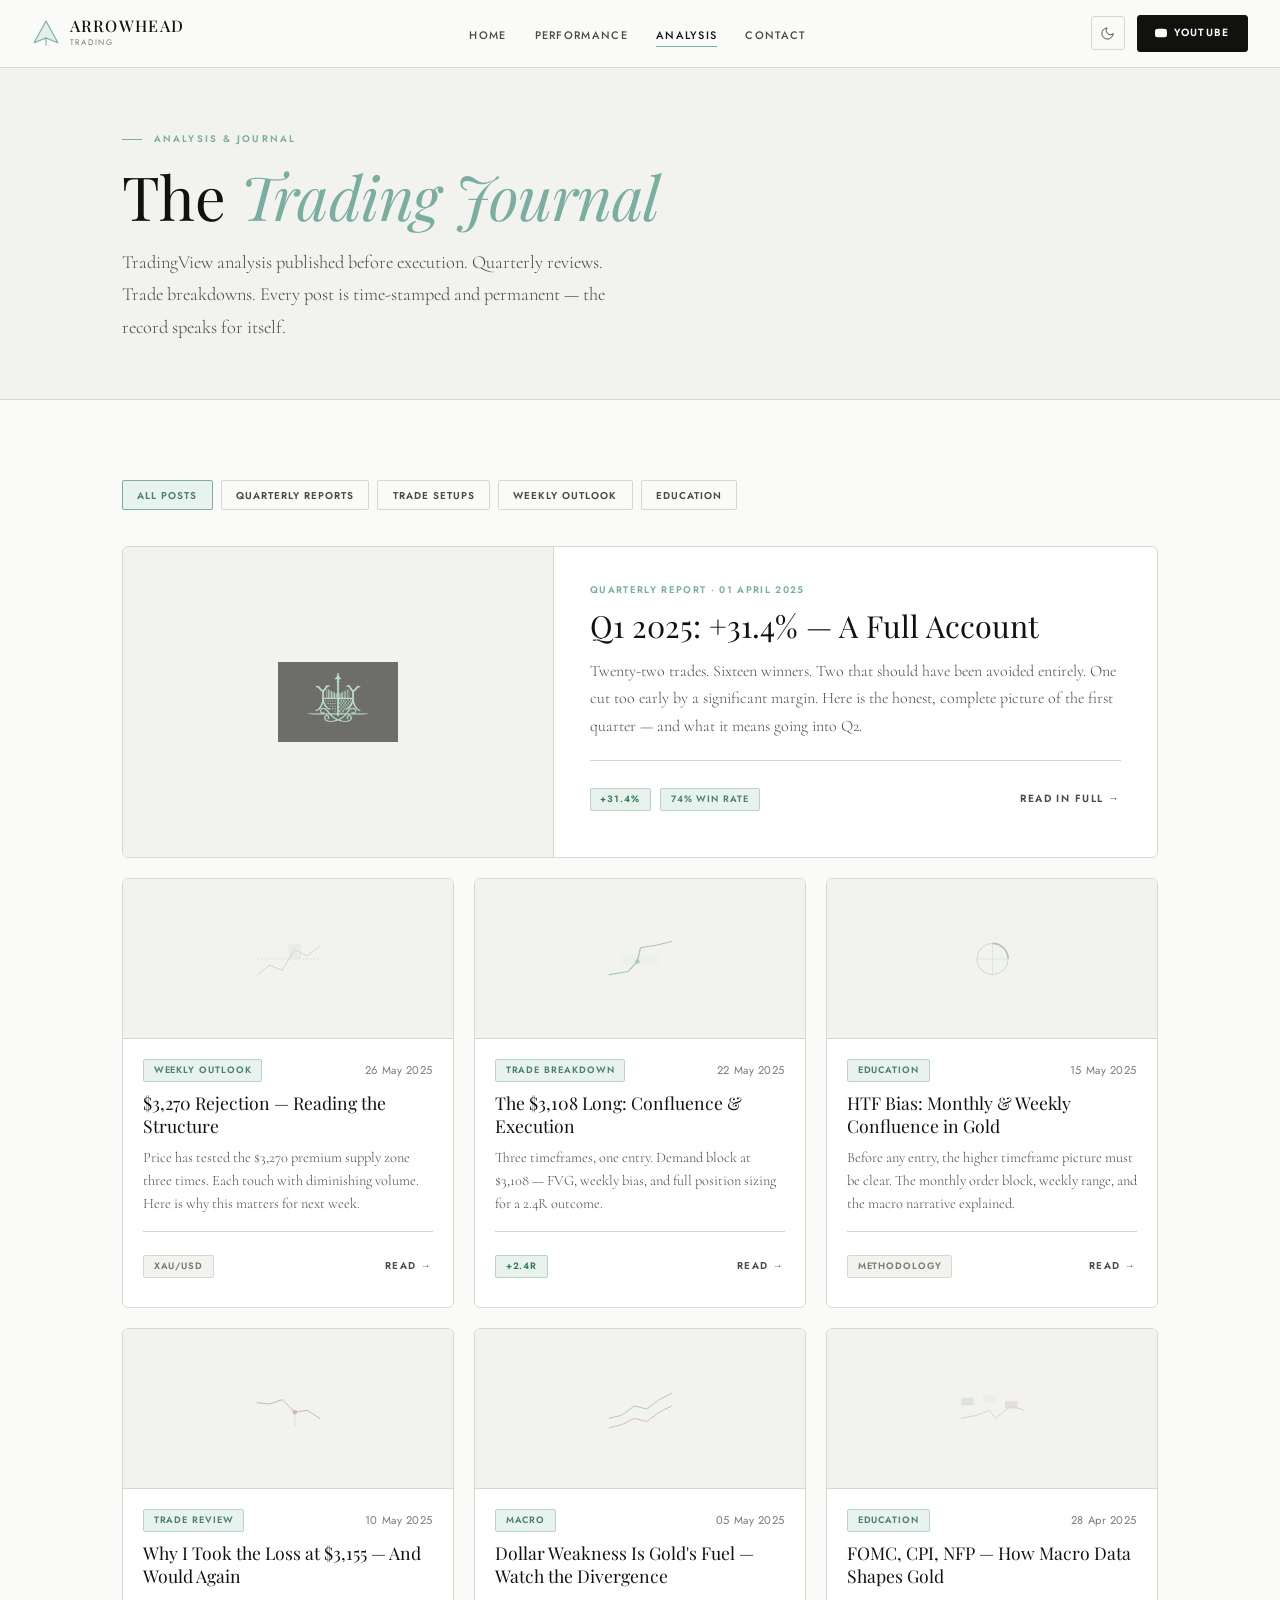
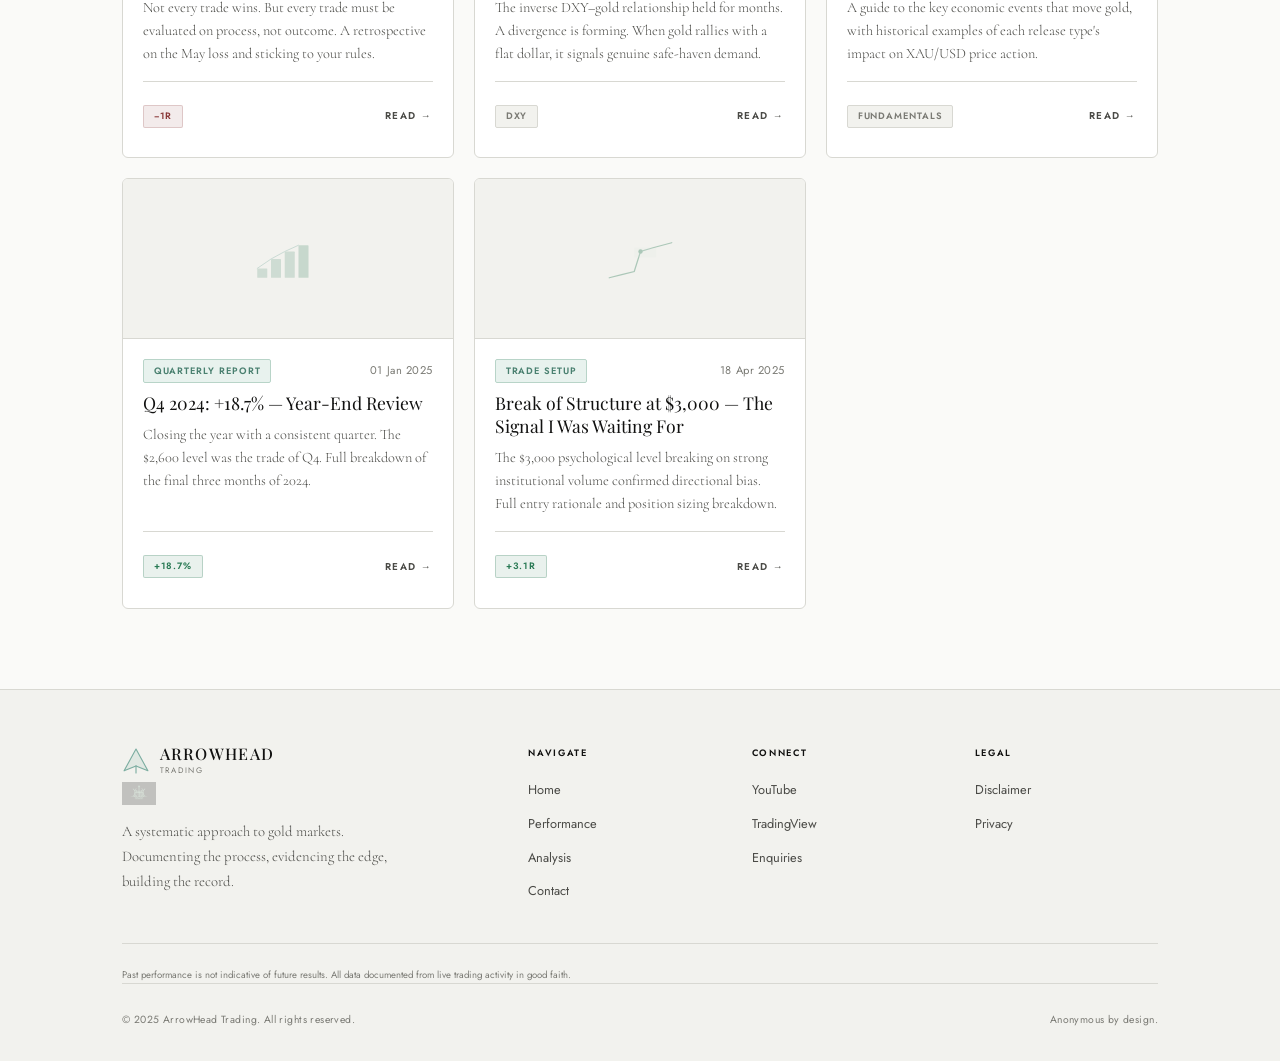
==== commit 09cf3f26: "Add files via upload" ====
--- a/pages/blog.html
+++ b/pages/blog.html
@@ -1,56 +1,60 @@
 <!DOCTYPE html>
 <html lang="en" data-theme="light">
 <head>
-  <meta charset="UTF-8" />
-  <meta name="viewport" content="width=device-width, initial-scale=1.0" />
-  <meta name="description" content="ArrowHead Trading analysis — TradingView breakdowns, trade journals, quarterly reviews and gold market commentary." />
+  <meta charset="UTF-8"/><meta name="viewport" content="width=device-width, initial-scale=1.0"/>
+  <meta name="description" content="ArrowHead Trading analysis — TradingView breakdowns, trade journals and quarterly reviews."/>
+  <meta property="og:title" content="Analysis — ArrowHead Trading"/>
+  <meta property="og:description" content="TradingView analysis published before execution. Quarterly reviews. Trade breakdowns. The public record."/>
   <title>Analysis — ArrowHead Trading</title>
-  <link rel="preconnect" href="https://fonts.googleapis.com" />
-  <link rel="preconnect" href="https://fonts.gstatic.com" crossorigin />
-  <link rel="stylesheet" href="../css/style.css" />
+  <link rel="icon" type="image/svg+xml" href="../favicon.svg"/>
+  <link rel="preconnect" href="https://fonts.googleapis.com"/><link rel="preconnect" href="https://fonts.gstatic.com" crossorigin/>
+  <link rel="stylesheet" href="../css/style.css"/>
   <style>
-    .filter-bar { display:flex; gap:0.5rem; flex-wrap:wrap; margin-bottom:2.5rem; }
-    .filter-tag { font-family:var(--ff-ui); font-size:0.65rem; font-weight:600; letter-spacing:0.1em; text-transform:uppercase; padding:0.45rem 1rem; border:1px solid var(--border); border-radius:2px; background:transparent; color:var(--text-2); cursor:pointer; transition:all var(--fast); }
-    .filter-tag:hover, .filter-tag.active { border-color:var(--mint-deep); color:var(--mint-dark); background:var(--mint-pale); }
-    .blog-grid-full { display:grid; grid-template-columns:repeat(3,1fr); gap:1.5rem; }
-    @media(max-width:900px){.blog-grid-full{grid-template-columns:1fr;}}
-    @media(min-width:600px) and (max-width:900px){.blog-grid-full{grid-template-columns:1fr 1fr;}}
-    .featured-post { grid-column:1/-1; display:grid; grid-template-columns:1fr 1fr; gap:0; border:1px solid var(--border); border-radius:var(--radius-lg); overflow:hidden; background:var(--surface); transition:border-color var(--fast),box-shadow var(--fast); cursor:pointer; }
-    .featured-post:hover { border-color:var(--mint-deep); box-shadow:0 8px 32px var(--shadow-lg); }
-    .featured-post-thumb { background:var(--bg-2); border-right:1px solid var(--border); display:flex; align-items:center; justify-content:center; padding:3rem; min-height:280px; }
-    .featured-post-body { padding:2.5rem; display:flex; flex-direction:column; justify-content:space-between; }
-    .featured-label { font-family:var(--ff-ui); font-size:0.62rem; font-weight:600; letter-spacing:0.12em; text-transform:uppercase; color:var(--mint-deep); margin-bottom:0.75rem; }
-    .featured-title { font-family:var(--ff-display); font-size:1.8rem; font-weight:400; line-height:1.2; color:var(--text-1); margin-bottom:1rem; }
-    .featured-excerpt { font-family:var(--ff-body); font-size:1rem; font-weight:300; color:var(--text-2); line-height:1.7; margin-bottom:1.5rem; }
-    @media(max-width:700px){.featured-post{grid-template-columns:1fr;}.featured-post-thumb{border-right:none;border-bottom:1px solid var(--border);min-height:180px;}}
-    .post-hidden { display:none; }
+    .filter-bar{display:flex;gap:0.5rem;flex-wrap:wrap;margin-bottom:2.25rem}
+    .filter-tag{font-family:var(--ff-ui);font-size:0.62rem;font-weight:600;letter-spacing:0.1em;text-transform:uppercase;padding:0.42rem 0.9rem;border:1px solid var(--border);border-radius:2px;background:transparent;color:var(--text-2);cursor:pointer;transition:all var(--fast)}
+    .filter-tag:hover,.filter-tag.active{border-color:var(--mint-deep);color:var(--mint-dark);background:var(--mint-pale)}
+    .blog-grid-full{display:grid;grid-template-columns:repeat(3,1fr);gap:1.25rem}
+    .featured-post{grid-column:1/-1;display:grid;grid-template-columns:5fr 7fr;border:1px solid var(--border);border-radius:var(--radius-lg);overflow:hidden;background:var(--surface);transition:border-color var(--fast),box-shadow var(--fast);cursor:pointer}
+    .featured-post:hover{border-color:var(--mint-deep);box-shadow:0 6px 24px var(--shadow-lg)}
+    .featured-post-thumb{background:var(--bg-2);border-right:1px solid var(--border);display:flex;align-items:center;justify-content:center;padding:2.5rem;min-height:260px}
+    .featured-post-body{padding:2.25rem;display:flex;flex-direction:column;justify-content:space-between}
+    .post-hidden{display:none!important}
+    @media(max-width:900px){.blog-grid-full{grid-template-columns:1fr 1fr}.featured-post{grid-template-columns:1fr}.featured-post-thumb{border-right:none;border-bottom:1px solid var(--border);min-height:180px}}
+    @media(max-width:600px){.blog-grid-full{grid-template-columns:1fr}}
   </style>
-  <script>
-    (function(){var t=localStorage.getItem('arrowhead-theme');if(t)document.documentElement.setAttribute('data-theme',t);else if(window.matchMedia('(prefers-color-scheme: dark)').matches)document.documentElement.setAttribute('data-theme','dark');})();
-  </script>
+  <script>(function(){var t=localStorage.getItem('arrowhead-theme');if(t)document.documentElement.setAttribute('data-theme',t);else if(window.matchMedia('(prefers-color-scheme: dark)').matches)document.documentElement.setAttribute('data-theme','dark');})()</script>
 </head>
 <body>
+<nav class="nav" role="navigation" aria-label="Main navigation">
+  <a class="nav-logo" href="../index.html" aria-label="ArrowHead Trading home">
+    <div class="nav-logo-mark"><svg viewBox="0 0 40 40" fill="none" aria-hidden="true"><polygon points="20,3 37,34 20,27 3,34" fill="currentColor" opacity="0.15"/><polygon points="20,3 37,34 20,27 3,34" fill="none" stroke="currentColor" stroke-width="1.6" stroke-linejoin="round"/><line x1="20" y1="27" x2="20" y2="37" stroke="currentColor" stroke-width="1.6" stroke-linecap="round"/></svg></div>
+    <div><div class="nav-logo-text">ArrowHead</div><span class="nav-logo-sub">Trading</span></div>
+  </a>
+  <ul class="nav-links" role="list"><li><a href="../index.html">Home</a></li><li><a href="./performance.html">Performance</a></li><li><a href="./blog.html">Analysis</a></li><li><a href="./contact.html">Contact</a></li></ul>
+  <div class="nav-right">
+    <button class="theme-toggle" aria-label="Toggle theme"><svg class="icon-sun" viewBox="0 0 24 24" fill="none" stroke="currentColor" stroke-width="1.5" stroke-linecap="round"><circle cx="12" cy="12" r="4"/><path d="M12 2v2M12 20v2M4.93 4.93l1.41 1.41M17.66 17.66l1.41 1.41M2 12h2M20 12h2M4.93 19.07l1.41-1.41M17.66 6.34l1.41-1.41"/></svg><svg class="icon-moon" viewBox="0 0 24 24" fill="none" stroke="currentColor" stroke-width="1.5" stroke-linecap="round"><path d="M21 12.79A9 9 0 1 1 11.21 3 7 7 0 0 0 21 12.79z"/></svg></button>
+    <a class="nav-cta" href="https://www.youtube.com/@ArrowHeadTrading" target="_blank" rel="noopener"><svg width="12" height="12" viewBox="0 0 24 24" fill="currentColor" aria-hidden="true"><path d="M23.5 6.2a3 3 0 0 0-2.1-2.1C19.5 3.5 12 3.5 12 3.5s-7.5 0-9.4.6A3 3 0 0 0 .5 6.2 31.5 31.5 0 0 0 0 12a31.5 31.5 0 0 0 .5 5.8A3 3 0 0 0 2.6 20c1.9.6 9.4.6 9.4.6s7.5 0 9.4-.6a3 3 0 0 0 2.1-2.1A31.5 31.5 0 0 0 24 12a31.5 31.5 0 0 0-.5-5.8z"/><polygon points="9.75,15.02 15.5,12 9.75,8.98"/></svg>YouTube</a>
+    <button class="nav-hamburger" aria-label="Open menu" aria-expanded="false"><span></span><span></span><span></span></button>
+  </div>
+</nav>
+<nav class="nav-drawer" aria-label="Mobile navigation">
+  <a href="../index.html">Home</a><a href="./performance.html">Performance</a><a href="./blog.html">Analysis</a><a href="./contact.html">Contact</a>
+  <a href="https://www.youtube.com/@ArrowHeadTrading" target="_blank" rel="noopener" class="nav-drawer-cta">Watch on YouTube</a>
+</nav>
+
 <div class="page">
 <main>
-
-  <!-- PAGE HERO -->
   <section class="page-hero">
-    <div class="container">
-      <div class="page-hero-inner reveal">
-        <div class="eyebrow">Analysis & Journal</div>
-        <h1 class="display-title">The <em>Trading Journal</em></h1>
-        <p class="body-text" style="margin-top:1rem;max-width:560px">
-          TradingView analysis published before execution. Quarterly reviews. Trade breakdowns. Every post is time-stamped and permanent — the record speaks for itself.
-        </p>
-      </div>
-    </div>
+    <div class="container"><div class="page-hero-inner reveal">
+      <div class="eyebrow">Analysis & Journal</div>
+      <h1 class="display-title">The <em>Trading Journal</em></h1>
+      <p class="body-text" style="margin-top:1rem;max-width:520px">TradingView analysis published before execution. Quarterly reviews. Trade breakdowns. Every post is time-stamped and permanent — the record speaks for itself.</p>
+    </div></div>
   </section>
 
-  <!-- POSTS -->
   <section class="section">
     <div class="container">
-
-      <div class="filter-bar reveal" role="group" aria-label="Filter posts by category">
+      <div class="filter-bar reveal" role="group" aria-label="Filter posts">
         <button class="filter-tag active" onclick="filterPosts('all',this)">All Posts</button>
         <button class="filter-tag" onclick="filterPosts('quarterly',this)">Quarterly Reports</button>
         <button class="filter-tag" onclick="filterPosts('setup',this)">Trade Setups</button>
@@ -58,269 +62,142 @@
         <button class="filter-tag" onclick="filterPosts('education',this)">Education</button>
       </div>
 
-      <div class="blog-grid-full">
-
-        <!-- FEATURED -->
-        <article class="featured-post reveal" data-cat="quarterly" onclick="void(0)" aria-label="Q1 2025 Report">
+      <div class="blog-grid-full" id="blogGrid">
+
+        <article class="featured-post reveal" data-cat="quarterly" id="post-q1" onclick="window.location='./post-q1-2025.html'">
           <div class="featured-post-thumb">
-            <svg viewBox="0 0 180 120" fill="none" xmlns="http://www.w3.org/2000/svg" style="width:160px;opacity:0.5" aria-hidden="true">
-              <polyline points="10,100 30,80 50,85 75,50 100,60 125,25 160,30" stroke="var(--mint-deep)" stroke-width="2" fill="none" stroke-linecap="round" stroke-linejoin="round"/>
-              <polyline points="10,100 30,95 50,92 75,90 100,88 125,85 160,80" stroke="var(--text-3)" stroke-width="1.5" fill="none" stroke-linecap="round" stroke-linejoin="round" stroke-dasharray="4 3"/>
-              <circle cx="125" cy="25" r="5" fill="var(--profit)" opacity="0.8"/>
-            </svg>
+            <img src="../images/logo.png" alt="ArrowHead Trading crest" style="width:120px;opacity:0.55;filter:var(--logo-filter,none)"/>
           </div>
           <div class="featured-post-body">
             <div>
-              <div class="featured-label">Quarterly Report · 01 April 2025</div>
-              <h2 class="featured-title">Q1 2025: +31.4% — A Full Account</h2>
-              <p class="featured-excerpt">Twenty-two trades. Sixteen winners. Two that should have been avoided entirely. One that I cut too early by a significant margin. Here is the honest, complete picture of the first quarter — the best on record — and what it means going into Q2.</p>
+              <div style="font-family:var(--ff-ui);font-size:0.6rem;font-weight:600;letter-spacing:0.14em;text-transform:uppercase;color:var(--mint-deep);margin-bottom:0.6rem">Quarterly Report · 01 April 2025</div>
+              <h2 style="font-family:var(--ff-display);font-size:clamp(1.4rem,3vw,1.9rem);font-weight:400;line-height:1.2;color:var(--text-1);margin-bottom:0.85rem">Q1 2025: +31.4% — A Full Account</h2>
+              <p style="font-family:var(--ff-body);font-size:1rem;font-weight:300;color:var(--text-2);line-height:1.7;margin-bottom:1.25rem">Twenty-two trades. Sixteen winners. Two that should have been avoided entirely. One cut too early by a significant margin. Here is the honest, complete picture of the first quarter — and what it means going into Q2.</p>
             </div>
-            <div style="display:flex;align-items:center;justify-content:space-between;padding-top:1.25rem;border-top:1px solid var(--border);flex-wrap:wrap;gap:0.75rem">
-              <div style="display:flex;gap:0.75rem">
-                <span class="badge badge--profit">+31.4%</span>
-                <span class="badge badge--mint">74% win rate</span>
-              </div>
-              <span class="btn btn--ghost" style="font-size:0.68rem">Read in full →</span>
+            <div style="display:flex;align-items:center;justify-content:space-between;padding-top:1.1rem;border-top:1px solid var(--border);flex-wrap:wrap;gap:0.6rem">
+              <div style="display:flex;gap:0.6rem"><span class="badge badge--profit">+31.4%</span><span class="badge badge--mint">74% win rate</span></div>
+              <span class="btn btn--ghost" style="font-size:0.65rem">Read in full →</span>
             </div>
           </div>
         </article>
 
-        <!-- POST 2 -->
-        <article class="blog-card reveal" data-cat="outlook">
-          <div class="blog-card-thumb">
-            <div class="blog-card-thumb-inner">
-              <svg viewBox="0 0 120 80" fill="none" xmlns="http://www.w3.org/2000/svg" style="width:90px;opacity:0.4" aria-hidden="true">
-                <line x1="10" y1="40" x2="110" y2="40" stroke="var(--text-3)" stroke-width="0.75" stroke-dasharray="3 3"/>
-                <polyline points="10,65 30,50 50,58 70,25 90,35 110,20" stroke="var(--mint-deep)" stroke-width="1.5" fill="none" stroke-linecap="round"/>
-                <rect x="60" y="15" width="20" height="25" fill="var(--profit)" opacity="0.15" rx="1"/>
-                <line x1="60" y1="15" x2="60" y2="40" stroke="var(--text-3)" stroke-width="0.75" stroke-dasharray="2 2"/>
-              </svg>
-            </div>
-          </div>
-          <div class="blog-card-body">
-            <div class="blog-card-meta">
-              <span class="badge badge--mint">Weekly Outlook</span>
-              <span class="caption">26 May 2025</span>
-            </div>
+        <article class="blog-card reveal" data-cat="outlook" id="post-1" onclick="window.location='./post-q1-2025.html'">
+          <div class="blog-card-thumb"><svg viewBox="0 0 120 80" fill="none" style="width:75px;opacity:0.35" aria-hidden="true"><line x1="10" y1="40" x2="110" y2="40" stroke="var(--text-3)" stroke-width="0.75" stroke-dasharray="3 3"/><polyline points="10,65 30,50 50,58 70,25 90,35 110,20" stroke="var(--mint-deep)" stroke-width="1.5" fill="none" stroke-linecap="round"/><rect x="60" y="15" width="20" height="25" fill="var(--profit)" opacity="0.12" rx="1"/></svg></div>
+          <div class="blog-card-body">
+            <div class="blog-card-meta"><span class="badge badge--mint">Weekly Outlook</span><span class="caption">26 May 2025</span></div>
             <h3 class="blog-card-title">$3,270 Rejection — Reading the Structure</h3>
-            <p class="blog-card-excerpt">Price has now tested the $3,270 premium supply zone three times. Each touch arrives with diminishing volume. Here is why this matters for positioning next week.</p>
-            <div class="blog-card-footer">
-              <span class="badge badge--neutral">XAU/USD</span>
-              <span class="btn btn--ghost" style="font-size:0.68rem">Read →</span>
-            </div>
-          </div>
-        </article>
-
-        <!-- POST 3 -->
-        <article class="blog-card reveal reveal--delay-1" data-cat="setup">
-          <div class="blog-card-thumb">
-            <div class="blog-card-thumb-inner">
-              <svg viewBox="0 0 120 80" fill="none" xmlns="http://www.w3.org/2000/svg" style="width:90px;opacity:0.4" aria-hidden="true">
-                <rect x="30" y="35" width="60" height="18" fill="var(--mint)" opacity="0.2" rx="1"/>
-                <line x1="30" y1="35" x2="90" y2="35" stroke="var(--mint-deep)" stroke-width="1" stroke-dasharray="3 2"/>
-                <line x1="30" y1="53" x2="90" y2="53" stroke="var(--mint-deep)" stroke-width="1" stroke-dasharray="3 2"/>
-                <polyline points="10,65 40,60 55,44 60,25 85,20 110,15" stroke="var(--profit)" stroke-width="2" fill="none" stroke-linecap="round"/>
-                <circle cx="55" cy="44" r="3.5" fill="var(--profit)"/>
-              </svg>
-            </div>
-          </div>
-          <div class="blog-card-body">
-            <div class="blog-card-meta">
-              <span class="badge badge--mint">Trade Breakdown</span>
-              <span class="caption">22 May 2025</span>
-            </div>
+            <p class="blog-card-excerpt">Price has tested the $3,270 premium supply zone three times. Each touch with diminishing volume. Here is why this matters for next week.</p>
+            <div class="blog-card-footer"><span class="badge badge--neutral">XAU/USD</span><span class="btn btn--ghost" style="font-size:0.62rem">Read →</span></div>
+          </div>
+        </article>
+
+        <article class="blog-card reveal reveal--delay-1" data-cat="setup" id="post-2" onclick="window.location='./post-q1-2025.html'">
+          <div class="blog-card-thumb"><svg viewBox="0 0 120 80" fill="none" style="width:75px;opacity:0.35" aria-hidden="true"><rect x="30" y="32" width="60" height="18" fill="var(--mint)" opacity="0.2" rx="1"/><polyline points="10,65 40,60 55,44 60,22 85,18 110,12" stroke="var(--profit)" stroke-width="2" fill="none" stroke-linecap="round"/><circle cx="55" cy="44" r="3.5" fill="var(--profit)"/></svg></div>
+          <div class="blog-card-body">
+            <div class="blog-card-meta"><span class="badge badge--mint">Trade Breakdown</span><span class="caption">22 May 2025</span></div>
             <h3 class="blog-card-title">The $3,108 Long: Confluence & Execution</h3>
-            <p class="blog-card-excerpt">Three timeframes, one entry. A walkthrough of the demand block at $3,108 — FVG, weekly bias, and the full position sizing rationale for a 2.4R outcome.</p>
-            <div class="blog-card-footer">
-              <span class="badge badge--profit">+2.4R</span>
-              <span class="btn btn--ghost" style="font-size:0.68rem">Read →</span>
-            </div>
-          </div>
-        </article>
-
-        <!-- POST 4 -->
-        <article class="blog-card reveal reveal--delay-2" data-cat="education">
-          <div class="blog-card-thumb">
-            <div class="blog-card-thumb-inner">
-              <svg viewBox="0 0 120 80" fill="none" xmlns="http://www.w3.org/2000/svg" style="width:90px;opacity:0.4" aria-hidden="true">
-                <circle cx="60" cy="40" r="25" stroke="var(--mint-deep)" stroke-width="1.5"/>
-                <line x1="60" y1="15" x2="60" y2="65" stroke="var(--mint-deep)" stroke-width="0.75"/>
-                <line x1="35" y1="40" x2="85" y2="40" stroke="var(--mint-deep)" stroke-width="0.75"/>
-                <path d="M60 15 A25 25 0 0 1 85 40" stroke="var(--profit)" stroke-width="2.5" fill="none"/>
-                <text x="66" y="30" fill="var(--profit)" font-size="8" font-family="Jost">HTF</text>
-              </svg>
-            </div>
-          </div>
-          <div class="blog-card-body">
-            <div class="blog-card-meta">
-              <span class="badge badge--mint">Education</span>
-              <span class="caption">15 May 2025</span>
-            </div>
+            <p class="blog-card-excerpt">Three timeframes, one entry. Demand block at $3,108 — FVG, weekly bias, and full position sizing for a 2.4R outcome.</p>
+            <div class="blog-card-footer"><span class="badge badge--profit">+2.4R</span><span class="btn btn--ghost" style="font-size:0.62rem">Read →</span></div>
+          </div>
+        </article>
+
+        <article class="blog-card reveal reveal--delay-2" data-cat="education" onclick="window.location='./post-q1-2025.html'">
+          <div class="blog-card-thumb"><svg viewBox="0 0 120 80" fill="none" style="width:75px;opacity:0.35" aria-hidden="true"><circle cx="60" cy="40" r="25" stroke="var(--mint-deep)" stroke-width="1.5"/><path d="M60 15 A25 25 0 0 1 85 40" stroke="var(--profit)" stroke-width="2.5" fill="none"/><line x1="60" y1="15" x2="60" y2="65" stroke="var(--mint-deep)" stroke-width="0.75"/><line x1="35" y1="40" x2="85" y2="40" stroke="var(--mint-deep)" stroke-width="0.75"/></svg></div>
+          <div class="blog-card-body">
+            <div class="blog-card-meta"><span class="badge badge--mint">Education</span><span class="caption">15 May 2025</span></div>
             <h3 class="blog-card-title">HTF Bias: Monthly & Weekly Confluence in Gold</h3>
-            <p class="blog-card-excerpt">Before any entry, the higher timeframe picture must be clear. A breakdown of the monthly order block, weekly range, and the macro narrative in the current gold cycle.</p>
-            <div class="blog-card-footer">
-              <span class="badge badge--neutral">Methodology</span>
-              <span class="btn btn--ghost" style="font-size:0.68rem">Read →</span>
-            </div>
-          </div>
-        </article>
-
-        <!-- POST 5 -->
-        <article class="blog-card reveal" data-cat="setup">
-          <div class="blog-card-thumb">
-            <div class="blog-card-thumb-inner">
-              <svg viewBox="0 0 120 80" fill="none" xmlns="http://www.w3.org/2000/svg" style="width:90px;opacity:0.4" aria-hidden="true">
-                <polyline points="10,30 30,32 50,25 70,45 90,42 110,55" stroke="var(--loss)" stroke-width="1.5" fill="none" stroke-linecap="round"/>
-                <circle cx="70" cy="45" r="3.5" fill="var(--loss)" opacity="0.8"/>
-                <line x1="70" y1="45" x2="70" y2="70" stroke="var(--loss)" stroke-width="1" stroke-dasharray="2 2"/>
-                <text x="55" y="75" fill="var(--text-3)" font-size="7" font-family="Jost">Stop honoured</text>
-              </svg>
-            </div>
-          </div>
-          <div class="blog-card-body">
-            <div class="blog-card-meta">
-              <span class="badge badge--mint">Trade Review</span>
-              <span class="caption">10 May 2025</span>
-            </div>
+            <p class="blog-card-excerpt">Before any entry, the higher timeframe picture must be clear. The monthly order block, weekly range, and the macro narrative explained.</p>
+            <div class="blog-card-footer"><span class="badge badge--neutral">Methodology</span><span class="btn btn--ghost" style="font-size:0.62rem">Read →</span></div>
+          </div>
+        </article>
+
+        <article class="blog-card reveal" data-cat="setup" onclick="window.location='./post-q1-2025.html'">
+          <div class="blog-card-thumb"><svg viewBox="0 0 120 80" fill="none" style="width:75px;opacity:0.35" aria-hidden="true"><polyline points="10,30 30,32 50,25 70,45 90,42 110,55" stroke="var(--loss)" stroke-width="1.5" fill="none" stroke-linecap="round"/><circle cx="70" cy="45" r="3.5" fill="var(--loss)" opacity="0.8"/><line x1="70" y1="45" x2="70" y2="68" stroke="var(--loss)" stroke-width="1" stroke-dasharray="2 2"/></svg></div>
+          <div class="blog-card-body">
+            <div class="blog-card-meta"><span class="badge badge--mint">Trade Review</span><span class="caption">10 May 2025</span></div>
             <h3 class="blog-card-title">Why I Took the Loss at $3,155 — And Would Again</h3>
-            <p class="blog-card-excerpt">Not every trade wins. But every trade must be evaluated on process, not outcome. A retrospective on the May loss and what it reveals about sticking to your rules.</p>
-            <div class="blog-card-footer">
-              <span class="badge badge--loss">−1R</span>
-              <span class="btn btn--ghost" style="font-size:0.68rem">Read →</span>
-            </div>
-          </div>
-        </article>
-
-        <!-- POST 6 -->
-        <article class="blog-card reveal reveal--delay-1" data-cat="outlook">
-          <div class="blog-card-thumb">
-            <div class="blog-card-thumb-inner">
-              <svg viewBox="0 0 120 80" fill="none" xmlns="http://www.w3.org/2000/svg" style="width:90px;opacity:0.4" aria-hidden="true">
-                <polyline points="10,70 30,65 50,55 70,60 90,45 110,35" stroke="var(--loss)" stroke-width="1.5" fill="none" stroke-linecap="round" stroke-dasharray="3 2"/>
-                <polyline points="10,55 30,50 50,35 70,40 90,25 110,15" stroke="var(--profit)" stroke-width="1.5" fill="none" stroke-linecap="round"/>
-                <text x="12" y="45" fill="var(--text-3)" font-size="7" font-family="Jost">DXY</text>
-                <text x="12" y="30" fill="var(--mint-deep)" font-size="7" font-family="Jost">XAU</text>
-              </svg>
-            </div>
-          </div>
-          <div class="blog-card-body">
-            <div class="blog-card-meta">
-              <span class="badge badge--mint">Macro</span>
-              <span class="caption">05 May 2025</span>
-            </div>
+            <p class="blog-card-excerpt">Not every trade wins. But every trade must be evaluated on process, not outcome. A retrospective on the May loss and sticking to your rules.</p>
+            <div class="blog-card-footer"><span class="badge badge--loss">−1R</span><span class="btn btn--ghost" style="font-size:0.62rem">Read →</span></div>
+          </div>
+        </article>
+
+        <article class="blog-card reveal reveal--delay-1" data-cat="outlook" onclick="window.location='./post-q1-2025.html'">
+          <div class="blog-card-thumb"><svg viewBox="0 0 120 80" fill="none" style="width:75px;opacity:0.35" aria-hidden="true"><polyline points="10,70 30,65 50,55 70,60 90,45 110,35" stroke="var(--loss)" stroke-width="1.5" fill="none" stroke-linecap="round" stroke-dasharray="3 2"/><polyline points="10,55 30,50 50,35 70,40 90,25 110,15" stroke="var(--profit)" stroke-width="1.5" fill="none" stroke-linecap="round"/></svg></div>
+          <div class="blog-card-body">
+            <div class="blog-card-meta"><span class="badge badge--mint">Macro</span><span class="caption">05 May 2025</span></div>
             <h3 class="blog-card-title">Dollar Weakness Is Gold's Fuel — Watch the Divergence</h3>
-            <p class="blog-card-excerpt">The inverse DXY–gold relationship held for months. A divergence is now forming. When gold rallies with a flat dollar, it signals genuine safe-haven demand — a different quality of move.</p>
-            <div class="blog-card-footer">
-              <span class="badge badge--neutral">DXY Correlation</span>
-              <span class="btn btn--ghost" style="font-size:0.68rem">Read →</span>
-            </div>
-          </div>
-        </article>
-
-        <!-- POST 7 -->
-        <article class="blog-card reveal reveal--delay-2" data-cat="education">
-          <div class="blog-card-thumb">
-            <div class="blog-card-thumb-inner">
-              <svg viewBox="0 0 120 80" fill="none" xmlns="http://www.w3.org/2000/svg" style="width:90px;opacity:0.4" aria-hidden="true">
-                <rect x="10" y="25" width="20" height="12" fill="var(--profit)" opacity="0.3" rx="1"/>
-                <rect x="45" y="20" width="20" height="12" fill="var(--mint)" opacity="0.3" rx="1"/>
-                <rect x="80" y="30" width="20" height="12" fill="var(--loss)" opacity="0.3" rx="1"/>
-                <text x="12" y="22" fill="var(--text-2)" font-size="7" font-family="Jost">FOMC</text>
-                <text x="47" y="17" fill="var(--text-2)" font-size="7" font-family="Jost">CPI</text>
-                <text x="82" y="27" fill="var(--text-2)" font-size="7" font-family="Jost">NFP</text>
-                <polyline points="10,55 35,50 55,42 65,55 90,35 110,42" stroke="var(--mint-deep)" stroke-width="1.5" fill="none" stroke-linecap="round"/>
-              </svg>
-            </div>
-          </div>
-          <div class="blog-card-body">
-            <div class="blog-card-meta">
-              <span class="badge badge--mint">Education</span>
-              <span class="caption">28 Apr 2025</span>
-            </div>
+            <p class="blog-card-excerpt">The inverse DXY–gold relationship held for months. A divergence is forming. When gold rallies with a flat dollar, it signals genuine safe-haven demand.</p>
+            <div class="blog-card-footer"><span class="badge badge--neutral">DXY</span><span class="btn btn--ghost" style="font-size:0.62rem">Read →</span></div>
+          </div>
+        </article>
+
+        <article class="blog-card reveal reveal--delay-2" data-cat="education" onclick="window.location='./post-q1-2025.html'">
+          <div class="blog-card-thumb"><svg viewBox="0 0 120 80" fill="none" style="width:75px;opacity:0.35" aria-hidden="true"><rect x="10" y="22" width="20" height="12" fill="var(--profit)" opacity="0.3" rx="1"/><rect x="45" y="17" width="20" height="12" fill="var(--mint)" opacity="0.3" rx="1"/><rect x="80" y="27" width="20" height="12" fill="var(--loss)" opacity="0.3" rx="1"/><polyline points="10,55 35,50 55,42 65,55 90,35 110,42" stroke="var(--mint-deep)" stroke-width="1.5" fill="none" stroke-linecap="round"/></svg></div>
+          <div class="blog-card-body">
+            <div class="blog-card-meta"><span class="badge badge--mint">Education</span><span class="caption">28 Apr 2025</span></div>
             <h3 class="blog-card-title">FOMC, CPI, NFP — How Macro Data Shapes Gold</h3>
-            <p class="blog-card-excerpt">A guide to the key economic events that move gold and how to position around them, with historical examples of each release type's impact on XAU/USD price action.</p>
-            <div class="blog-card-footer">
-              <span class="badge badge--neutral">Fundamentals</span>
-              <span class="btn btn--ghost" style="font-size:0.68rem">Read →</span>
-            </div>
-          </div>
-        </article>
-
-        <!-- POST 8 -->
-        <article class="blog-card reveal" data-cat="quarterly">
-          <div class="blog-card-thumb">
-            <div class="blog-card-thumb-inner">
-              <svg viewBox="0 0 120 80" fill="none" xmlns="http://www.w3.org/2000/svg" style="width:90px;opacity:0.4" aria-hidden="true">
-                <rect x="10" y="55" width="16" height="15" fill="var(--profit)" opacity="0.5" rx="1"/>
-                <rect x="32" y="40" width="16" height="30" fill="var(--profit)" opacity="0.5" rx="1"/>
-                <rect x="54" y="30" width="16" height="40" fill="var(--profit)" opacity="0.5" rx="1"/>
-                <rect x="76" y="20" width="16" height="50" fill="var(--profit)" opacity="0.6" rx="1"/>
-                <polyline points="10,55 32,40 54,30 76,20" stroke="var(--mint-deep)" stroke-width="1.5" fill="none" stroke-linecap="round" stroke-linejoin="round"/>
-              </svg>
-            </div>
-          </div>
-          <div class="blog-card-body">
-            <div class="blog-card-meta">
-              <span class="badge badge--mint">Quarterly Report</span>
-              <span class="caption">01 Jan 2025</span>
-            </div>
+            <p class="blog-card-excerpt">A guide to the key economic events that move gold, with historical examples of each release type's impact on XAU/USD price action.</p>
+            <div class="blog-card-footer"><span class="badge badge--neutral">Fundamentals</span><span class="btn btn--ghost" style="font-size:0.62rem">Read →</span></div>
+          </div>
+        </article>
+
+        <article class="blog-card reveal" data-cat="quarterly" onclick="window.location='./post-q1-2025.html'">
+          <div class="blog-card-thumb"><svg viewBox="0 0 120 80" fill="none" style="width:75px;opacity:0.35" aria-hidden="true"><rect x="10" y="55" width="16" height="15" fill="var(--profit)" opacity="0.5" rx="1"/><rect x="32" y="40" width="16" height="30" fill="var(--profit)" opacity="0.5" rx="1"/><rect x="54" y="28" width="16" height="42" fill="var(--profit)" opacity="0.5" rx="1"/><rect x="76" y="18" width="16" height="52" fill="var(--profit)" opacity="0.6" rx="1"/><polyline points="10,55 32,40 54,28 76,18" stroke="var(--mint-deep)" stroke-width="1.5" fill="none" stroke-linecap="round" stroke-linejoin="round"/></svg></div>
+          <div class="blog-card-body">
+            <div class="blog-card-meta"><span class="badge badge--mint">Quarterly Report</span><span class="caption">01 Jan 2025</span></div>
             <h3 class="blog-card-title">Q4 2024: +18.7% — Year-End Review</h3>
-            <p class="blog-card-excerpt">Closing the year with a consistent quarter. The $2,600 level was the trade of Q4. Here is the full breakdown of the final three months of 2024.</p>
-            <div class="blog-card-footer">
-              <span class="badge badge--profit">+18.7%</span>
-              <span class="btn btn--ghost" style="font-size:0.68rem">Read →</span>
-            </div>
-          </div>
-        </article>
-
-        <!-- POST 9 -->
-        <article class="blog-card reveal reveal--delay-1" data-cat="setup">
-          <div class="blog-card-thumb">
-            <div class="blog-card-thumb-inner">
-              <svg viewBox="0 0 120 80" fill="none" xmlns="http://www.w3.org/2000/svg" style="width:90px;opacity:0.4" aria-hidden="true">
-                <polyline points="10,70 30,65 50,60 60,30 80,25 110,15" stroke="var(--profit)" stroke-width="2" fill="none" stroke-linecap="round"/>
-                <rect x="50" y="25" width="35" height="15" fill="var(--mint)" opacity="0.15" rx="1"/>
-                <circle cx="60" cy="30" r="3.5" fill="var(--profit)"/>
-                <text x="52" y="22" fill="var(--text-3)" font-size="7" font-family="Jost">BOS</text>
-              </svg>
-            </div>
-          </div>
-          <div class="blog-card-body">
-            <div class="blog-card-meta">
-              <span class="badge badge--mint">Trade Setup</span>
-              <span class="caption">18 Apr 2025</span>
-            </div>
+            <p class="blog-card-excerpt">Closing the year with a consistent quarter. The $2,600 level was the trade of Q4. Full breakdown of the final three months of 2024.</p>
+            <div class="blog-card-footer"><span class="badge badge--profit">+18.7%</span><span class="btn btn--ghost" style="font-size:0.62rem">Read →</span></div>
+          </div>
+        </article>
+
+        <article class="blog-card reveal reveal--delay-1" data-cat="setup" onclick="window.location='./post-q1-2025.html'">
+          <div class="blog-card-thumb"><svg viewBox="0 0 120 80" fill="none" style="width:75px;opacity:0.35" aria-hidden="true"><polyline points="10,70 30,65 50,60 60,28 80,22 110,14" stroke="var(--profit)" stroke-width="2" fill="none" stroke-linecap="round"/><rect x="50" y="22" width="35" height="15" fill="var(--mint)" opacity="0.15" rx="1"/><circle cx="60" cy="28" r="3.5" fill="var(--profit)"/></svg></div>
+          <div class="blog-card-body">
+            <div class="blog-card-meta"><span class="badge badge--mint">Trade Setup</span><span class="caption">18 Apr 2025</span></div>
             <h3 class="blog-card-title">Break of Structure at $3,000 — The Signal I Was Waiting For</h3>
-            <p class="blog-card-excerpt">The $3,000 psychological level breaking on strong institutional volume confirmed the directional bias. How I identified the entry, the risk, and why this was a full-size position.</p>
-            <div class="blog-card-footer">
-              <span class="badge badge--profit">+3.1R</span>
-              <span class="btn btn--ghost" style="font-size:0.68rem">Read →</span>
-            </div>
+            <p class="blog-card-excerpt">The $3,000 psychological level breaking on strong institutional volume confirmed directional bias. Full entry rationale and position sizing breakdown.</p>
+            <div class="blog-card-footer"><span class="badge badge--profit">+3.1R</span><span class="btn btn--ghost" style="font-size:0.62rem">Read →</span></div>
           </div>
         </article>
 
       </div>
-
     </div>
   </section>
-
 </main>
+
+<footer class="footer" role="contentinfo">
+  <div class="container">
+    <div class="footer-grid">
+      <div><a class="nav-logo" href="../index.html" style="display:inline-flex;margin-bottom:0.25rem"><div class="nav-logo-mark" style="color:var(--mint-deep)"><svg viewBox="0 0 40 40" fill="none" aria-hidden="true"><polygon points="20,3 37,34 20,27 3,34" fill="currentColor" opacity="0.15"/><polygon points="20,3 37,34 20,27 3,34" fill="none" stroke="currentColor" stroke-width="1.6" stroke-linejoin="round"/><line x1="20" y1="27" x2="20" y2="37" stroke="currentColor" stroke-width="1.6" stroke-linecap="round"/></svg></div><div><div class="nav-logo-text">ArrowHead</div><span class="nav-logo-sub">Trading</span></div></a><img src="../images/logo.png" alt="" aria-hidden="true" style="width:34px;opacity:0.2;margin-bottom:0.5rem;display:block"/>
+          <p class="footer-brand-text">A systematic approach to gold markets. Documenting the process, evidencing the edge, building the record.</p></div>
+      <div><div class="footer-col-title">Navigate</div><ul class="footer-links"><li><a href="../index.html">Home</a></li><li><a href="./performance.html">Performance</a></li><li><a href="./blog.html">Analysis</a></li><li><a href="./contact.html">Contact</a></li></ul></div>
+      <div><div class="footer-col-title">Connect</div><ul class="footer-links"><li><a href="https://www.youtube.com/@ArrowHeadTrading" target="_blank" rel="noopener">YouTube</a></li><li><a href="https://www.tradingview.com" target="_blank" rel="noopener">TradingView</a></li><li><a href="./contact.html">Enquiries</a></li></ul></div>
+      <div><div class="footer-col-title">Legal</div><ul class="footer-links"><li><a href="#">Disclaimer</a></li><li><a href="#">Privacy</a></li></ul></div>
+    </div>
+    <p class="footer-disclaimer">Past performance is not indicative of future results. All data documented from live trading activity in good faith.</p>
+    <div class="footer-bottom"><span class="footer-bottom-text">© 2025 ArrowHead Trading. All rights reserved.</span><span class="footer-bottom-text">Anonymous by design.</span></div>
+  </div>
+</footer>
 </div>
-
-<script src="../js/components.js"></script>
 <script src="../js/main.js"></script>
 <script>
-  window.filterPosts = function(cat, btn) {
-    document.querySelectorAll('.filter-tag').forEach(b => b.classList.remove('active'));
-    btn.classList.add('active');
-    document.querySelectorAll('[data-cat]').forEach(function(el) {
-      if (cat === 'all' || el.dataset.cat === cat) {
-        el.classList.remove('post-hidden');
-      } else {
-        el.classList.add('post-hidden');
-      }
-    });
-  };
+window.filterPosts=function(cat,btn){
+  document.querySelectorAll('.filter-tag').forEach(function(b){b.classList.remove('active');});
+  btn.classList.add('active');
+  document.querySelectorAll('#blogGrid [data-cat]').forEach(function(el){
+    el.classList.toggle('post-hidden', cat!=='all' && el.dataset.cat!==cat);
+  });
+};
+// Dark mode logo filter
+function setLogoFilter(){
+  var dark=document.documentElement.getAttribute('data-theme')==='dark';
+  document.querySelectorAll('.logo-img').forEach(function(img){
+    img.style.filter=dark?'invert(1) brightness(0.7)':'none';
+  });
+}
+document.addEventListener('DOMContentLoaded',setLogoFilter);
+document.addEventListener('click',function(e){if(e.target.closest('.theme-toggle'))setTimeout(setLogoFilter,50);});
 </script>
 </body>
 </html>
--- a/css/style.css
+++ b/css/style.css
@@ -1,5 +1,5 @@
 /* =========================================================
-   ARROWHEAD TRADING — Brand System
+   ARROWHEAD TRADING — Brand System v2
    English Heritage · Timeless · Anonymous Authority
    ========================================================= */
 
@@ -7,13 +7,10 @@
 
 /* ─── TOKENS ─────────────────────────────────────────── */
 :root {
-  /* Brand */
   --mint:        #B8D4C8;
   --mint-deep:   #7BADA0;
   --mint-pale:   #E8F2EE;
   --mint-dark:   #4A8070;
-
-  /* Light theme */
   --bg:          #FAFAF8;
   --bg-2:        #F2F2EE;
   --bg-3:        #E8E8E2;
@@ -26,29 +23,18 @@
   --text-inv:    #FAFAF8;
   --shadow:      rgba(17,17,16,0.08);
   --shadow-lg:   rgba(17,17,16,0.14);
-
-  /* Type */
   --ff-display:  'Playfair Display', 'Georgia', serif;
   --ff-body:     'Cormorant', 'Georgia', serif;
   --ff-ui:       'Jost', sans-serif;
-
-  /* Sizing */
   --radius:      3px;
   --radius-lg:   6px;
-  --nav-h:       72px;
-
-  /* Transitions */
+  --nav-h:       68px;
   --ease:        cubic-bezier(0.25, 0.46, 0.45, 0.94);
   --fast:        0.15s var(--ease);
   --med:         0.3s var(--ease);
-  --slow:        0.6s var(--ease);
-
-  /* Semantic */
   --profit:      #2A7A55;
   --loss:        #8B3A3A;
-  --neutral:     var(--text-3);
-}
-
+}
 [data-theme="dark"] {
   --bg:          #0E0E0C;
   --bg-2:        #161614;
@@ -70,885 +56,431 @@
 
 /* ─── RESET ──────────────────────────────────────────── */
 *, *::before, *::after { box-sizing: border-box; margin: 0; padding: 0; }
-html { scroll-behavior: smooth; font-size: 16px; }
+html { scroll-behavior: smooth; }
 body {
   background: var(--bg);
   color: var(--text-1);
   font-family: var(--ff-ui);
-  font-weight: 400;
   line-height: 1.6;
   overflow-x: hidden;
   transition: background var(--med), color var(--med);
+  -webkit-text-size-adjust: 100%;
 }
 img { display: block; max-width: 100%; }
 a { color: inherit; text-decoration: none; }
-button, input, textarea, select {
-  font-family: inherit;
-  font-size: inherit;
-}
+button, input, textarea, select { font-family: inherit; font-size: inherit; }
 ::selection { background: var(--mint); color: var(--text-inv); }
 
-/* ─── NAVIGATION ─────────────────────────────────────── */
+/* ─── NAV ────────────────────────────────────────────── */
 .nav {
-  position: fixed;
-  top: 0; left: 0; right: 0;
-  z-index: 200;
+  position: fixed; top: 0; left: 0; right: 0; z-index: 200;
   height: var(--nav-h);
-  display: flex;
-  align-items: center;
-  justify-content: space-between;
-  padding: 0 2.5rem;
+  display: flex; align-items: center; justify-content: space-between;
+  padding: 0 2rem;
   background: var(--bg);
   border-bottom: 1px solid var(--border);
   transition: background var(--med), border-color var(--med);
 }
 .nav.scrolled {
-  background: color-mix(in srgb, var(--bg) 94%, transparent);
-  backdrop-filter: blur(16px);
-  -webkit-backdrop-filter: blur(16px);
-}
-.nav-logo {
-  display: flex;
-  align-items: center;
-  gap: 0.75rem;
-}
-.nav-logo-mark {
-  width: 32px;
-  height: 32px;
-  display: flex;
-  align-items: center;
-  justify-content: center;
-}
-.nav-logo-mark svg {
-  width: 100%;
-  height: 100%;
-}
+  background: rgba(250,250,248,0.92);
+  backdrop-filter: blur(16px); -webkit-backdrop-filter: blur(16px);
+}
+[data-theme="dark"] .nav.scrolled { background: rgba(14,14,12,0.92); }
+.nav-logo { display: flex; align-items: center; gap: 0.6rem; flex-shrink: 0; }
+.nav-logo-mark { width: 28px; height: 28px; color: var(--mint-deep); flex-shrink: 0; }
+.nav-logo-mark svg { width: 100%; height: 100%; }
 .nav-logo-text {
   font-family: var(--ff-display);
-  font-size: 1.05rem;
-  font-weight: 500;
-  letter-spacing: 0.08em;
-  text-transform: uppercase;
-  color: var(--text-1);
-  line-height: 1;
+  font-size: 1rem; font-weight: 500; letter-spacing: 0.08em;
+  text-transform: uppercase; color: var(--text-1); line-height: 1;
 }
 .nav-logo-sub {
-  font-family: var(--ff-ui);
-  font-size: 0.55rem;
-  letter-spacing: 0.22em;
-  text-transform: uppercase;
-  color: var(--text-3);
-  display: block;
-  margin-top: 2px;
+  font-family: var(--ff-ui); font-size: 0.5rem;
+  letter-spacing: 0.22em; text-transform: uppercase;
+  color: var(--text-3); display: block; margin-top: 2px;
 }
 .nav-links {
-  display: flex;
-  align-items: center;
-  gap: 2rem;
-  list-style: none;
+  display: flex; align-items: center; gap: 1.75rem; list-style: none;
 }
 .nav-links a {
-  font-family: var(--ff-ui);
-  font-size: 0.72rem;
-  font-weight: 500;
-  letter-spacing: 0.12em;
-  text-transform: uppercase;
-  color: var(--text-2);
+  font-family: var(--ff-ui); font-size: 0.68rem; font-weight: 500;
+  letter-spacing: 0.12em; text-transform: uppercase; color: var(--text-2);
+  transition: color var(--fast); position: relative; padding-bottom: 2px;
+}
+.nav-links a::after {
+  content: ''; position: absolute; bottom: -2px; left: 0; right: 0;
+  height: 1px; background: var(--mint-deep);
+  transform: scaleX(0); transition: transform var(--fast);
+}
+.nav-links a:hover, .nav-links a.active { color: var(--text-1); }
+.nav-links a:hover::after, .nav-links a.active::after { transform: scaleX(1); }
+.nav-right { display: flex; align-items: center; gap: 0.75rem; }
+.theme-toggle {
+  background: none; border: 1px solid var(--border);
+  border-radius: var(--radius); width: 34px; height: 34px;
+  cursor: pointer; display: flex; align-items: center; justify-content: center;
+  color: var(--text-2); transition: border-color var(--fast), color var(--fast), background var(--fast);
+  flex-shrink: 0;
+}
+.theme-toggle:hover { border-color: var(--mint-deep); color: var(--text-1); background: var(--mint-pale); }
+.theme-toggle svg { width: 15px; height: 15px; }
+.nav-cta {
+  font-family: var(--ff-ui); font-size: 0.65rem; font-weight: 600;
+  letter-spacing: 0.12em; text-transform: uppercase;
+  padding: 0.55rem 1.1rem; background: var(--text-1); color: var(--text-inv);
+  border: 1px solid var(--text-1); border-radius: var(--radius); cursor: pointer;
+  transition: background var(--fast), color var(--fast), border-color var(--fast);
+  white-space: nowrap; display: inline-flex; align-items: center; gap: 0.4rem;
+}
+.nav-cta:hover { background: var(--mint-deep); border-color: var(--mint-deep); color: #fff; }
+.nav-hamburger {
+  display: none; background: none; border: 1px solid var(--border);
+  border-radius: var(--radius); width: 34px; height: 34px; cursor: pointer;
+  flex-direction: column; align-items: center; justify-content: center; gap: 4px;
+  flex-shrink: 0;
+}
+.nav-hamburger span { display: block; width: 16px; height: 1.5px; background: var(--text-1); transition: all var(--fast); border-radius: 1px; }
+.nav-hamburger.open span:nth-child(1) { transform: translateY(5.5px) rotate(45deg); }
+.nav-hamburger.open span:nth-child(2) { opacity: 0; transform: scaleX(0); }
+.nav-hamburger.open span:nth-child(3) { transform: translateY(-5.5px) rotate(-45deg); }
+
+/* Mobile nav drawer */
+.nav-drawer {
+  display: none; position: fixed; top: var(--nav-h); left: 0; right: 0; bottom: 0;
+  z-index: 190; background: var(--bg); overflow-y: auto;
+  padding: 1.5rem 2rem 3rem; border-top: 1px solid var(--border);
+}
+.nav-drawer.open { display: flex; flex-direction: column; gap: 0; }
+.nav-drawer a {
+  font-family: var(--ff-ui); font-size: 1.1rem; font-weight: 400;
+  letter-spacing: 0.06em; color: var(--text-1);
+  padding: 1.1rem 0; border-bottom: 1px solid var(--border); display: block;
   transition: color var(--fast);
-  position: relative;
-  padding-bottom: 2px;
-}
-.nav-links a::after {
-  content: '';
-  position: absolute;
-  bottom: -2px; left: 0; right: 0;
-  height: 1px;
-  background: var(--mint-deep);
-  transform: scaleX(0);
-  transition: transform var(--fast);
-}
-.nav-links a:hover,
-.nav-links a.active {
-  color: var(--text-1);
-}
-.nav-links a:hover::after,
-.nav-links a.active::after {
-  transform: scaleX(1);
-}
-.nav-right {
-  display: flex;
-  align-items: center;
-  gap: 1rem;
-}
-.theme-toggle {
-  background: none;
-  border: 1px solid var(--border);
-  border-radius: var(--radius);
-  width: 36px;
-  height: 36px;
-  cursor: pointer;
-  display: flex;
-  align-items: center;
-  justify-content: center;
-  color: var(--text-2);
-  transition: border-color var(--fast), color var(--fast), background var(--fast);
-}
-.theme-toggle:hover {
-  border-color: var(--mint-deep);
-  color: var(--text-1);
-  background: var(--mint-pale);
-}
-.theme-toggle svg {
-  width: 16px;
-  height: 16px;
-  transition: opacity var(--fast);
-}
-.nav-cta {
-  font-family: var(--ff-ui);
-  font-size: 0.68rem;
-  font-weight: 600;
-  letter-spacing: 0.14em;
-  text-transform: uppercase;
-  padding: 0.6rem 1.25rem;
-  background: var(--text-1);
-  color: var(--text-inv);
-  border: 1px solid var(--text-1);
-  border-radius: var(--radius);
-  cursor: pointer;
-  transition: background var(--fast), color var(--fast), border-color var(--fast);
-}
-.nav-cta:hover {
-  background: var(--mint-deep);
-  border-color: var(--mint-deep);
-  color: #fff;
-}
-.nav-hamburger {
-  display: none;
-  background: none;
-  border: 1px solid var(--border);
-  border-radius: var(--radius);
-  width: 36px;
-  height: 36px;
-  cursor: pointer;
-  flex-direction: column;
-  align-items: center;
-  justify-content: center;
-  gap: 4px;
-}
-.nav-hamburger span {
-  display: block;
-  width: 16px;
-  height: 1px;
-  background: var(--text-1);
-  transition: all var(--fast);
-}
+}
+.nav-drawer a:hover, .nav-drawer a.active { color: var(--mint-deep); }
+.nav-drawer a.active { font-weight: 500; }
+.nav-drawer-cta {
+  margin-top: 2rem; padding: 1rem 1.5rem;
+  background: var(--text-1); color: var(--text-inv) !important;
+  border-radius: var(--radius); text-align: center; font-size: 0.8rem !important;
+  font-weight: 600 !important; letter-spacing: 0.14em !important; text-transform: uppercase;
+  border-bottom: none !important;
+}
+.nav-drawer-cta:hover { background: var(--mint-deep) !important; color: #fff !important; }
 
 /* ─── PAGE SHELL ─────────────────────────────────────── */
-.page {
-  padding-top: var(--nav-h);
-  min-height: 100vh;
-}
-.container {
-  max-width: 1100px;
-  margin: 0 auto;
-  padding: 0 2.5rem;
-}
-.container--narrow {
-  max-width: 720px;
-  margin: 0 auto;
-  padding: 0 2.5rem;
-}
-.section {
-  padding: 6rem 0;
-}
-.section--tight {
-  padding: 4rem 0;
-}
-.section--flush {
-  padding: 0;
-}
-
-/* ─── SECTION LABELS ─────────────────────────────────── */
+.page { padding-top: var(--nav-h); min-height: 100vh; }
+.container { max-width: 1100px; margin: 0 auto; padding: 0 2rem; }
+.container--narrow { max-width: 760px; margin: 0 auto; padding: 0 2rem; }
+.section { padding: 5rem 0; }
+.section--tight { padding: 3.5rem 0; }
+
+/* ─── TYPE ────────────────────────────────────────────── */
 .eyebrow {
-  font-family: var(--ff-ui);
-  font-size: 0.62rem;
-  font-weight: 600;
-  letter-spacing: 0.22em;
-  text-transform: uppercase;
-  color: var(--mint-deep);
-  display: flex;
-  align-items: center;
-  gap: 0.75rem;
-  margin-bottom: 1rem;
+  font-family: var(--ff-ui); font-size: 0.6rem; font-weight: 600;
+  letter-spacing: 0.22em; text-transform: uppercase; color: var(--mint-deep);
+  display: flex; align-items: center; gap: 0.75rem; margin-bottom: 1rem;
 }
 .eyebrow::before {
-  content: '';
-  display: block;
-  width: 24px;
-  height: 1px;
-  background: var(--mint-deep);
-  flex-shrink: 0;
+  content: ''; display: block; width: 20px; height: 1px;
+  background: var(--mint-deep); flex-shrink: 0;
 }
 .display-title {
   font-family: var(--ff-display);
-  font-size: clamp(2.2rem, 4.5vw, 3.8rem);
-  font-weight: 400;
-  line-height: 1.12;
-  letter-spacing: -0.01em;
-  color: var(--text-1);
-}
-.display-title em {
-  font-style: italic;
-  color: var(--mint-deep);
-}
-.display-title--sm {
-  font-size: clamp(1.6rem, 3vw, 2.4rem);
-}
+  font-size: clamp(2rem, 5vw, 3.8rem);
+  font-weight: 400; line-height: 1.1; letter-spacing: -0.01em; color: var(--text-1);
+}
+.display-title em { font-style: italic; color: var(--mint-deep); }
+.display-title--sm { font-size: clamp(1.5rem, 3.5vw, 2.4rem); }
 .body-text {
-  font-family: var(--ff-body);
-  font-size: 1.15rem;
-  font-weight: 300;
-  line-height: 1.75;
-  color: var(--text-2);
-}
-.caption {
-  font-family: var(--ff-ui);
-  font-size: 0.72rem;
-  letter-spacing: 0.06em;
-  color: var(--text-3);
-}
+  font-family: var(--ff-body); font-size: clamp(1rem, 2vw, 1.15rem);
+  font-weight: 300; line-height: 1.75; color: var(--text-2);
+}
+.caption { font-family: var(--ff-ui); font-size: 0.7rem; letter-spacing: 0.05em; color: var(--text-3); }
 
 /* ─── BUTTONS ─────────────────────────────────────────── */
 .btn {
-  display: inline-flex;
-  align-items: center;
-  gap: 0.5rem;
-  font-family: var(--ff-ui);
-  font-size: 0.7rem;
-  font-weight: 600;
-  letter-spacing: 0.14em;
-  text-transform: uppercase;
-  padding: 0.75rem 1.75rem;
-  border-radius: var(--radius);
-  cursor: pointer;
-  transition: all var(--fast);
-  border: 1px solid transparent;
-  white-space: nowrap;
-}
-.btn--primary {
-  background: var(--text-1);
-  color: var(--text-inv);
-  border-color: var(--text-1);
-}
-.btn--primary:hover {
-  background: var(--mint-deep);
-  border-color: var(--mint-deep);
-  color: #fff;
-}
-.btn--outline {
-  background: transparent;
-  color: var(--text-1);
-  border-color: var(--border-2);
-}
-.btn--outline:hover {
-  border-color: var(--mint-deep);
-  color: var(--mint-dark);
-  background: var(--mint-pale);
-}
-.btn--ghost {
-  background: transparent;
-  color: var(--text-2);
-  border-color: transparent;
-  padding-left: 0; padding-right: 0;
-}
+  display: inline-flex; align-items: center; gap: 0.5rem;
+  font-family: var(--ff-ui); font-size: 0.68rem; font-weight: 600;
+  letter-spacing: 0.14em; text-transform: uppercase;
+  padding: 0.75rem 1.6rem; border-radius: var(--radius);
+  cursor: pointer; transition: all var(--fast); border: 1px solid transparent; white-space: nowrap;
+}
+.btn svg { width: 13px; height: 13px; flex-shrink: 0; }
+.btn--primary { background: var(--text-1); color: var(--text-inv); border-color: var(--text-1); }
+.btn--primary:hover { background: var(--mint-deep); border-color: var(--mint-deep); color: #fff; }
+.btn--outline { background: transparent; color: var(--text-1); border-color: var(--border-2); }
+.btn--outline:hover { border-color: var(--mint-deep); color: var(--mint-dark); background: var(--mint-pale); }
+.btn--ghost { background: transparent; color: var(--text-2); border-color: transparent; padding-left: 0; padding-right: 0; }
 .btn--ghost:hover { color: var(--text-1); }
-.btn svg { width: 14px; height: 14px; }
-
-/* ─── DIVIDER ─────────────────────────────────────────── */
-.divider {
-  height: 1px;
-  background: var(--border);
-  margin: 0;
-}
-.rule {
-  display: flex;
-  align-items: center;
-  gap: 1rem;
-  color: var(--text-3);
-  font-size: 0.65rem;
-  letter-spacing: 0.2em;
-  text-transform: uppercase;
-}
-.rule::before,
-.rule::after {
-  content: '';
-  flex: 1;
-  height: 1px;
-  background: var(--border);
-}
 
 /* ─── CARD ────────────────────────────────────────────── */
 .card {
-  background: var(--surface);
-  border: 1px solid var(--border);
-  border-radius: var(--radius-lg);
-  padding: 2rem;
+  background: var(--surface); border: 1px solid var(--border);
+  border-radius: var(--radius-lg); padding: 1.5rem;
   transition: border-color var(--fast), box-shadow var(--fast);
 }
-.card:hover {
-  border-color: var(--border-2);
-  box-shadow: 0 4px 24px var(--shadow);
-}
-.card--flat {
-  background: var(--bg-2);
-  border-color: transparent;
-}
-.card--flat:hover {
-  background: var(--bg-3);
-  box-shadow: none;
-}
+.card:hover { border-color: var(--border-2); box-shadow: 0 4px 20px var(--shadow); }
+.card--flat { background: var(--bg-2); border-color: transparent; }
+.card--flat:hover { background: var(--bg-3); box-shadow: none; }
 
 /* ─── BADGE ────────────────────────────────────────────── */
 .badge {
-  display: inline-flex;
-  align-items: center;
-  padding: 0.2rem 0.65rem;
-  border-radius: 2px;
-  font-family: var(--ff-ui);
-  font-size: 0.6rem;
-  font-weight: 600;
-  letter-spacing: 0.1em;
-  text-transform: uppercase;
-}
-.badge--mint {
-  background: var(--mint-pale);
-  color: var(--mint-dark);
-  border: 1px solid var(--mint);
-}
-.badge--neutral {
-  background: var(--bg-2);
-  color: var(--text-3);
-  border: 1px solid var(--border);
-}
-.badge--profit {
-  background: color-mix(in srgb, var(--profit) 10%, transparent);
-  color: var(--profit);
-  border: 1px solid color-mix(in srgb, var(--profit) 25%, transparent);
-}
-.badge--loss {
-  background: color-mix(in srgb, var(--loss) 10%, transparent);
-  color: var(--loss);
-  border: 1px solid color-mix(in srgb, var(--loss) 25%, transparent);
-}
+  display: inline-flex; align-items: center; padding: 0.2rem 0.6rem;
+  border-radius: 2px; font-family: var(--ff-ui); font-size: 0.58rem;
+  font-weight: 600; letter-spacing: 0.1em; text-transform: uppercase;
+}
+.badge--mint { background: var(--mint-pale); color: var(--mint-dark); border: 1px solid var(--mint); }
+.badge--neutral { background: var(--bg-2); color: var(--text-3); border: 1px solid var(--border); }
+.badge--profit { background: rgba(42,122,85,0.1); color: var(--profit); border: 1px solid rgba(42,122,85,0.25); }
+.badge--loss { background: rgba(139,58,58,0.1); color: var(--loss); border: 1px solid rgba(139,58,58,0.2); }
+[data-theme="dark"] .badge--profit { background: rgba(74,170,128,0.12); }
+[data-theme="dark"] .badge--loss { background: rgba(192,112,112,0.12); }
+
+/* ─── DIVIDER ─────────────────────────────────────────── */
+.divider { height: 1px; background: var(--border); }
 
 /* ─── HERO ────────────────────────────────────────────── */
 .hero {
-  min-height: calc(100vh - var(--nav-h));
-  display: grid;
-  grid-template-columns: 1fr 1fr;
-  align-items: center;
-  gap: 4rem;
-  padding: 5rem 0;
-  position: relative;
+  display: grid; grid-template-columns: 1fr 1fr;
+  align-items: center; gap: 3rem;
+  padding: 5rem 0 4rem; position: relative;
 }
 .hero::after {
-  content: '';
-  position: absolute;
-  top: 0; right: 0;
-  width: 45%;
-  height: 100%;
-  background: var(--bg-2);
-  z-index: -1;
+  content: ''; position: absolute; top: -68px; right: -2rem;
+  width: 48%; bottom: 0; background: var(--bg-2); z-index: -1;
   border-left: 1px solid var(--border);
 }
-.hero-eyebrow { margin-bottom: 1.5rem; }
-.hero-title { margin-bottom: 1.5rem; }
-.hero-body { margin-bottom: 2.5rem; max-width: 460px; }
-.hero-actions { display: flex; gap: 1rem; align-items: center; flex-wrap: wrap; }
-.hero-visual {
-  display: flex;
-  flex-direction: column;
-  gap: 1.25rem;
-}
-.hero-stat-row {
-  display: grid;
-  grid-template-columns: 1fr 1fr;
-  gap: 1rem;
-}
+.hero-visual-wrap { padding: 3rem 2rem 3rem 2.5rem; }
+.hero-stat-row { display: grid; grid-template-columns: 1fr 1fr; gap: 0.85rem; margin-bottom: 0.85rem; }
 .hero-stat {
-  background: var(--surface);
-  border: 1px solid var(--border);
-  border-radius: var(--radius-lg);
-  padding: 1.5rem;
+  background: var(--surface); border: 1px solid var(--border);
+  border-radius: var(--radius-lg); padding: 1.25rem;
 }
 .hero-stat-num {
-  font-family: var(--ff-display);
-  font-size: 2.2rem;
-  font-weight: 400;
-  line-height: 1;
-  color: var(--text-1);
-  margin-bottom: 0.4rem;
+  font-family: var(--ff-display); font-size: clamp(1.6rem, 3vw, 2.2rem);
+  font-weight: 400; line-height: 1; color: var(--text-1); margin-bottom: 0.35rem;
 }
 .hero-stat-num--profit { color: var(--profit); }
-.hero-stat-label {
-  font-family: var(--ff-ui);
-  font-size: 0.62rem;
-  font-weight: 500;
-  letter-spacing: 0.12em;
-  text-transform: uppercase;
-  color: var(--text-3);
-}
-.hero-disclaimer {
-  font-size: 0.65rem;
-  color: var(--text-3);
-  font-family: var(--ff-ui);
-  border-top: 1px solid var(--border);
-  padding-top: 1rem;
-  letter-spacing: 0.03em;
-}
+.hero-stat-label { font-family: var(--ff-ui); font-size: 0.58rem; font-weight: 500; letter-spacing: 0.12em; text-transform: uppercase; color: var(--text-3); }
+.hero-latest {
+  background: var(--bg-2); border: 1px solid var(--border); border-radius: var(--radius-lg);
+  padding: 1.25rem; margin-bottom: 0.85rem;
+}
+.hero-disclaimer { font-family: var(--ff-ui); font-size: 0.62rem; color: var(--text-3); border-top: 1px solid var(--border); padding-top: 0.85rem; line-height: 1.5; }
+
+/* ─── TICKER ──────────────────────────────────────────── */
+.ticker-wrap {
+  background: var(--text-1); color: var(--text-inv);
+  overflow: hidden; padding: 0.6rem 0;
+  border-bottom: 1px solid rgba(255,255,255,0.08);
+}
+[data-theme="dark"] .ticker-wrap { background: var(--bg-2); border-bottom-color: var(--border); }
+.ticker-track {
+  display: flex; gap: 0; animation: ticker 28s linear infinite;
+  width: max-content;
+}
+.ticker-track:hover { animation-play-state: paused; }
+.ticker-item {
+  display: flex; align-items: center; gap: 1.5rem; padding: 0 2.5rem;
+  border-right: 1px solid rgba(255,255,255,0.1); white-space: nowrap;
+  font-family: var(--ff-ui); font-size: 0.68rem;
+}
+[data-theme="dark"] .ticker-item { border-right-color: var(--border); }
+.ticker-label { color: rgba(250,250,248,0.45); letter-spacing: 0.1em; text-transform: uppercase; font-size: 0.58rem; }
+[data-theme="dark"] .ticker-label { color: var(--text-3); }
+.ticker-val { font-weight: 500; color: rgba(250,250,248,0.9); letter-spacing: 0.03em; }
+[data-theme="dark"] .ticker-val { color: var(--text-2); }
+.ticker-chg { font-size: 0.62rem; }
+.up { color: #6ECBA0; } .dn { color: #E07B7B; }
+@keyframes ticker { 0% { transform: translateX(0); } 100% { transform: translateX(-50%); } }
 
 /* ─── ABOUT STRIP ─────────────────────────────────────── */
-.about-strip {
-  background: var(--text-1);
-  color: var(--text-inv);
-  padding: 5rem 0;
-}
-[data-theme="dark"] .about-strip {
-  background: var(--bg-2);
-  border-top: 1px solid var(--border);
-  border-bottom: 1px solid var(--border);
-}
-.about-strip .eyebrow {
-  color: var(--mint);
-}
+.about-strip { background: var(--text-1); padding: 5rem 0; }
+[data-theme="dark"] .about-strip { background: var(--bg-2); border-top: 1px solid var(--border); border-bottom: 1px solid var(--border); }
+.about-strip-grid { display: grid; grid-template-columns: 1fr 1fr; gap: 4rem; align-items: center; }
+.about-strip .eyebrow { color: var(--mint); }
 .about-strip .eyebrow::before { background: var(--mint); }
-.about-strip .display-title { color: var(--text-inv); }
+.about-strip .display-title { color: #F0F0E8; }
 [data-theme="dark"] .about-strip .display-title { color: var(--text-1); }
-.about-strip .body-text { color: rgba(250,250,248,0.65); }
+.about-strip .body-text { color: rgba(240,240,232,0.6); }
 [data-theme="dark"] .about-strip .body-text { color: var(--text-2); }
-.arrowhead-emblem {
-  width: 120px;
-  height: 120px;
-  border: 1px solid rgba(184,212,200,0.3);
-  border-radius: 50%;
-  display: flex;
-  align-items: center;
-  justify-content: center;
-  margin-bottom: 2rem;
-}
-.arrowhead-emblem svg {
-  width: 56px;
-  height: 56px;
-}
-
-/* ─── PERFORMANCE TABLE ───────────────────────────────── */
-.perf-table-wrap {
-  overflow-x: auto;
-  border: 1px solid var(--border);
-  border-radius: var(--radius-lg);
-}
-.perf-table {
-  width: 100%;
-  border-collapse: collapse;
-  font-family: var(--ff-ui);
-  font-size: 0.82rem;
-}
+.emblem {
+  width: 100px; height: 100px; border: 1px solid rgba(184,212,200,0.25);
+  border-radius: 50%; display: flex; align-items: center; justify-content: center; margin-bottom: 1.75rem;
+}
+.emblem svg { width: 48px; height: 48px; color: var(--mint); }
+
+/* ─── BLOG ────────────────────────────────────────────── */
+.blog-grid { display: grid; grid-template-columns: repeat(3, 1fr); gap: 1.25rem; }
+.blog-card {
+  background: var(--surface); border: 1px solid var(--border);
+  border-radius: var(--radius-lg); overflow: hidden;
+  transition: border-color var(--fast), box-shadow var(--fast), transform var(--fast);
+  display: flex; flex-direction: column;
+}
+.blog-card:hover { border-color: var(--mint-deep); box-shadow: 0 6px 24px var(--shadow-lg); transform: translateY(-2px); }
+.blog-card-thumb {
+  height: 160px; background: var(--bg-2); border-bottom: 1px solid var(--border);
+  display: flex; align-items: center; justify-content: center; flex-shrink: 0;
+}
+.blog-card-body { padding: 1.25rem; flex: 1; display: flex; flex-direction: column; }
+.blog-card-meta { display: flex; align-items: center; justify-content: space-between; margin-bottom: 0.6rem; flex-wrap: wrap; gap: 0.4rem; }
+.blog-card-title { font-family: var(--ff-display); font-size: 1.1rem; font-weight: 400; line-height: 1.3; color: var(--text-1); margin-bottom: 0.5rem; }
+.blog-card-excerpt {
+  font-family: var(--ff-body); font-size: 0.9rem; font-weight: 300; color: var(--text-2);
+  line-height: 1.6; margin-bottom: 1rem; flex: 1;
+  display: -webkit-box; -webkit-line-clamp: 3; -webkit-box-orient: vertical; overflow: hidden;
+}
+.blog-card-footer { display: flex; align-items: center; justify-content: space-between; padding-top: 0.85rem; border-top: 1px solid var(--border); margin-top: auto; }
+
+/* ─── PAGE HERO ───────────────────────────────────────── */
+.page-hero { padding: 4rem 0 3.5rem; border-bottom: 1px solid var(--border); background: var(--bg-2); }
+.page-hero-inner { max-width: 640px; }
+
+/* ─── STAT ROW ────────────────────────────────────────── */
+.stat-row { display: grid; grid-template-columns: repeat(4, 1fr); gap: 0.85rem; margin-bottom: 2.5rem; }
+.stat-box { background: var(--surface); border: 1px solid var(--border); border-radius: var(--radius-lg); padding: 1.25rem; }
+.stat-box-num { font-family: var(--ff-display); font-size: 1.8rem; font-weight: 400; color: var(--text-1); line-height: 1; margin-bottom: 0.35rem; }
+.stat-box-num--profit { color: var(--profit); }
+.stat-box-label { font-family: var(--ff-ui); font-size: 0.58rem; font-weight: 500; letter-spacing: 0.12em; text-transform: uppercase; color: var(--text-3); }
+.stat-box-sub { font-size: 0.65rem; color: var(--mint-deep); font-family: var(--ff-ui); margin-top: 0.25rem; }
+
+/* ─── QUARTER ACCORDION ───────────────────────────────── */
+.quarter-block { border: 1px solid var(--border); border-radius: var(--radius-lg); overflow: hidden; margin-bottom: 0.75rem; }
+.quarter-header {
+  display: flex; align-items: center; justify-content: space-between;
+  padding: 1.1rem 1.25rem; background: var(--surface); cursor: pointer;
+  transition: background var(--fast); gap: 0.75rem; user-select: none;
+}
+.quarter-header:hover { background: var(--bg-2); }
+.quarter-title { font-family: var(--ff-display); font-size: 0.95rem; font-weight: 400; color: var(--text-1); flex-shrink: 0; }
+.quarter-meta { display: flex; align-items: center; gap: 0.75rem; flex-wrap: wrap; margin-left: auto; margin-right: 0.75rem; }
+.quarter-meta-item { font-family: var(--ff-ui); font-size: 0.7rem; }
+.quarter-chevron { width: 15px; height: 15px; flex-shrink: 0; transition: transform var(--fast); color: var(--text-3); }
+.quarter-block.open .quarter-chevron { transform: rotate(180deg); }
+.quarter-body { display: none; padding: 1.25rem 1.5rem; border-top: 1px solid var(--border); background: var(--bg-2); }
+.quarter-block.open .quarter-body { display: block; }
+.quarter-analysis { font-family: var(--ff-body); font-size: 1rem; font-weight: 300; color: var(--text-2); line-height: 1.75; margin-bottom: 1.25rem; }
+.tv-link {
+  display: inline-flex; align-items: center; gap: 0.4rem; font-family: var(--ff-ui);
+  font-size: 0.65rem; font-weight: 600; letter-spacing: 0.1em; text-transform: uppercase;
+  color: var(--mint-deep); transition: color var(--fast);
+}
+.tv-link:hover { color: var(--mint-dark); }
+.tv-link svg { width: 11px; height: 11px; }
+
+/* ─── PERF TABLE ──────────────────────────────────────── */
+.perf-table-wrap { overflow-x: auto; border: 1px solid var(--border); border-radius: var(--radius-lg); margin-top: 1.25rem; -webkit-overflow-scrolling: touch; }
+.perf-table { width: 100%; border-collapse: collapse; font-family: var(--ff-ui); font-size: 0.78rem; min-width: 520px; }
 .perf-table thead th {
-  font-size: 0.6rem;
-  font-weight: 600;
-  letter-spacing: 0.14em;
-  text-transform: uppercase;
-  color: var(--text-3);
-  padding: 1rem 1.25rem;
-  text-align: left;
-  border-bottom: 1px solid var(--border);
-  white-space: nowrap;
-  background: var(--bg-2);
-}
-.perf-table tbody td {
-  padding: 1rem 1.25rem;
-  border-bottom: 1px solid var(--border);
-  color: var(--text-1);
-  vertical-align: middle;
-}
+  font-size: 0.58rem; font-weight: 600; letter-spacing: 0.14em; text-transform: uppercase;
+  color: var(--text-3); padding: 0.85rem 1rem; text-align: left;
+  border-bottom: 1px solid var(--border); white-space: nowrap; background: var(--bg-2);
+}
+.perf-table tbody td { padding: 0.85rem 1rem; border-bottom: 1px solid var(--border); color: var(--text-1); vertical-align: middle; }
 .perf-table tbody tr:last-child td { border-bottom: none; }
 .perf-table tbody tr:hover td { background: var(--bg-2); }
-.perf-bar-wrap {
-  display: flex;
-  align-items: center;
-  gap: 0.75rem;
-}
-.perf-bar {
-  height: 4px;
-  border-radius: 2px;
-  background: var(--border);
-  flex: 1;
-  min-width: 60px;
-  overflow: hidden;
-}
-.perf-bar-fill {
-  height: 100%;
-  border-radius: 2px;
-  background: var(--profit);
-}
+.val--profit { color: var(--profit); font-weight: 500; }
+.val--loss { color: var(--loss); font-weight: 500; }
+.perf-bar-wrap { display: flex; align-items: center; gap: 0.6rem; }
+.perf-bar { height: 3px; border-radius: 2px; background: var(--border); flex: 1; min-width: 40px; overflow: hidden; }
+.perf-bar-fill { height: 100%; border-radius: 2px; background: var(--profit); }
 .perf-bar-fill--loss { background: var(--loss); }
-.val--profit { color: var(--profit); font-weight: 500; }
-.val--loss   { color: var(--loss); font-weight: 500; }
 
 /* ─── CHART ───────────────────────────────────────────── */
-.chart-container {
-  position: relative;
-  height: 320px;
-  border: 1px solid var(--border);
-  border-radius: var(--radius-lg);
-  padding: 1.5rem;
-  background: var(--surface);
-}
-
-/* ─── BLOG GRID ───────────────────────────────────────── */
-.blog-grid {
-  display: grid;
-  grid-template-columns: repeat(3, 1fr);
-  gap: 1.5rem;
-}
-.blog-card {
-  background: var(--surface);
-  border: 1px solid var(--border);
-  border-radius: var(--radius-lg);
-  overflow: hidden;
-  transition: border-color var(--fast), box-shadow var(--fast), transform var(--fast);
-  cursor: pointer;
-}
-.blog-card:hover {
-  border-color: var(--mint-deep);
-  box-shadow: 0 8px 32px var(--shadow-lg);
-  transform: translateY(-2px);
-}
-.blog-card-thumb {
-  height: 180px;
-  background: var(--bg-2);
-  border-bottom: 1px solid var(--border);
-  position: relative;
-  overflow: hidden;
-  display: flex;
-  align-items: center;
-  justify-content: center;
-}
-.blog-card-thumb-inner {
-  text-align: center;
-}
-.blog-card-body { padding: 1.5rem; }
-.blog-card-meta {
-  display: flex;
-  align-items: center;
-  justify-content: space-between;
-  margin-bottom: 0.75rem;
-}
-.blog-card-title {
-  font-family: var(--ff-display);
-  font-size: 1.15rem;
-  font-weight: 400;
-  line-height: 1.35;
-  color: var(--text-1);
-  margin-bottom: 0.6rem;
-}
-.blog-card-excerpt {
-  font-family: var(--ff-body);
-  font-size: 0.92rem;
-  font-weight: 300;
-  color: var(--text-2);
-  line-height: 1.6;
-  margin-bottom: 1.25rem;
-  display: -webkit-box;
-  -webkit-line-clamp: 3;
-  -webkit-box-orient: vertical;
-  overflow: hidden;
-}
-.blog-card-footer {
-  display: flex;
-  align-items: center;
-  justify-content: space-between;
-  padding-top: 1rem;
-  border-top: 1px solid var(--border);
-}
-
-/* ─── CONTACT FORM ────────────────────────────────────── */
-.form-group {
-  margin-bottom: 1.5rem;
-}
-.form-label {
-  display: block;
-  font-family: var(--ff-ui);
-  font-size: 0.68rem;
-  font-weight: 600;
-  letter-spacing: 0.12em;
-  text-transform: uppercase;
-  color: var(--text-2);
-  margin-bottom: 0.5rem;
-}
-.form-input,
-.form-textarea,
-.form-select {
-  width: 100%;
-  background: var(--surface);
-  border: 1px solid var(--border);
-  border-radius: var(--radius);
-  padding: 0.85rem 1rem;
-  font-family: var(--ff-ui);
-  font-size: 0.88rem;
-  color: var(--text-1);
-  transition: border-color var(--fast), box-shadow var(--fast);
-  outline: none;
-  appearance: none;
-}
-.form-input::placeholder,
-.form-textarea::placeholder { color: var(--text-3); }
-.form-input:focus,
-.form-textarea:focus,
-.form-select:focus {
-  border-color: var(--mint-deep);
-  box-shadow: 0 0 0 3px color-mix(in srgb, var(--mint) 25%, transparent);
-}
-.form-textarea { resize: vertical; min-height: 140px; }
+.chart-box {
+  border: 1px solid var(--border); border-radius: var(--radius-lg);
+  padding: 1.5rem; background: var(--surface); margin-bottom: 2.5rem;
+}
+.chart-header { display: flex; align-items: flex-start; justify-content: space-between; margin-bottom: 1.25rem; flex-wrap: wrap; gap: 0.75rem; }
+.chart-canvas-wrap { position: relative; height: 260px; }
+
+/* ─── FORM ────────────────────────────────────────────── */
+.form-group { margin-bottom: 1.25rem; }
+.form-label { display: block; font-family: var(--ff-ui); font-size: 0.65rem; font-weight: 600; letter-spacing: 0.12em; text-transform: uppercase; color: var(--text-2); margin-bottom: 0.4rem; }
+.form-input, .form-textarea, .form-select {
+  width: 100%; background: var(--surface); border: 1px solid var(--border);
+  border-radius: var(--radius); padding: 0.8rem 0.9rem; font-family: var(--ff-ui);
+  font-size: 0.88rem; color: var(--text-1);
+  transition: border-color var(--fast), box-shadow var(--fast); outline: none; appearance: none;
+}
+.form-input::placeholder, .form-textarea::placeholder { color: var(--text-3); }
+.form-input:focus, .form-textarea:focus, .form-select:focus {
+  border-color: var(--mint-deep); box-shadow: 0 0 0 3px rgba(123,173,160,0.18);
+}
+.form-textarea { resize: vertical; min-height: 130px; }
+.form-row { display: grid; grid-template-columns: 1fr 1fr; gap: 1rem; }
 
 /* ─── FOOTER ──────────────────────────────────────────── */
-.footer {
-  background: var(--bg-2);
-  border-top: 1px solid var(--border);
-  padding: 4rem 0 2rem;
-}
-.footer-grid {
-  display: grid;
-  grid-template-columns: 2fr 1fr 1fr 1fr;
-  gap: 3rem;
-  margin-bottom: 3rem;
-}
-.footer-brand-text {
-  font-family: var(--ff-body);
-  font-size: 0.95rem;
-  font-weight: 300;
-  color: var(--text-2);
-  line-height: 1.7;
-  margin-top: 1rem;
-  max-width: 300px;
-}
-.footer-col-title {
-  font-family: var(--ff-ui);
-  font-size: 0.62rem;
-  font-weight: 600;
-  letter-spacing: 0.18em;
-  text-transform: uppercase;
-  color: var(--text-1);
-  margin-bottom: 1.25rem;
-}
-.footer-links {
-  list-style: none;
-  display: flex;
-  flex-direction: column;
-  gap: 0.6rem;
-}
-.footer-links a {
-  font-family: var(--ff-ui);
-  font-size: 0.82rem;
-  color: var(--text-2);
-  transition: color var(--fast);
-}
+.footer { background: var(--bg-2); border-top: 1px solid var(--border); padding: 3.5rem 0 2rem; }
+.footer-grid { display: grid; grid-template-columns: 2fr 1fr 1fr 1fr; gap: 2.5rem; margin-bottom: 2.5rem; }
+.footer-brand-text { font-family: var(--ff-body); font-size: 0.92rem; font-weight: 300; color: var(--text-2); line-height: 1.7; margin-top: 0.85rem; max-width: 280px; }
+.footer-col-title { font-family: var(--ff-ui); font-size: 0.58rem; font-weight: 600; letter-spacing: 0.18em; text-transform: uppercase; color: var(--text-1); margin-bottom: 1rem; }
+.footer-links { list-style: none; display: flex; flex-direction: column; gap: 0.5rem; }
+.footer-links a { font-family: var(--ff-ui); font-size: 0.8rem; color: var(--text-2); transition: color var(--fast); }
 .footer-links a:hover { color: var(--mint-deep); }
-.footer-bottom {
-  border-top: 1px solid var(--border);
-  padding-top: 2rem;
-  display: flex;
-  align-items: center;
-  justify-content: space-between;
-  gap: 1rem;
-  flex-wrap: wrap;
-}
-.footer-bottom-text {
-  font-family: var(--ff-ui);
-  font-size: 0.68rem;
-  color: var(--text-3);
-  letter-spacing: 0.04em;
-}
-.footer-disclaimer {
-  font-family: var(--ff-ui);
-  font-size: 0.62rem;
-  color: var(--text-3);
-  line-height: 1.6;
-  margin-top: 2rem;
-  padding-top: 1.5rem;
-  border-top: 1px solid var(--border);
-  max-width: 700px;
-}
-
-/* ─── PAGE HERO ───────────────────────────────────────── */
-.page-hero {
-  padding: 5rem 0 4rem;
-  border-bottom: 1px solid var(--border);
-  background: var(--bg-2);
-}
-.page-hero-inner {
-  max-width: 680px;
-}
-
-/* ─── STAT SUMMARY ROW ────────────────────────────────── */
-.stat-row {
-  display: grid;
-  grid-template-columns: repeat(4, 1fr);
-  gap: 1rem;
-  margin-bottom: 3rem;
-}
-.stat-box {
-  background: var(--surface);
-  border: 1px solid var(--border);
-  border-radius: var(--radius-lg);
-  padding: 1.5rem;
-}
-.stat-box-num {
-  font-family: var(--ff-display);
-  font-size: 2rem;
-  font-weight: 400;
-  color: var(--text-1);
-  line-height: 1;
-  margin-bottom: 0.4rem;
-}
-.stat-box-num--profit { color: var(--profit); }
-.stat-box-label {
-  font-family: var(--ff-ui);
-  font-size: 0.6rem;
-  font-weight: 500;
-  letter-spacing: 0.12em;
-  text-transform: uppercase;
-  color: var(--text-3);
-}
-.stat-box-sub {
-  font-size: 0.68rem;
-  color: var(--mint-deep);
-  font-family: var(--ff-ui);
-  margin-top: 0.3rem;
-}
-
-/* ─── QUARTERLY ACCORDION ─────────────────────────────── */
-.quarter-block {
-  border: 1px solid var(--border);
-  border-radius: var(--radius-lg);
-  overflow: hidden;
-  margin-bottom: 1rem;
-}
-.quarter-header {
-  display: flex;
-  align-items: center;
-  justify-content: space-between;
-  padding: 1.25rem 1.5rem;
-  background: var(--surface);
-  cursor: pointer;
-  transition: background var(--fast);
-  gap: 1rem;
-}
-.quarter-header:hover { background: var(--bg-2); }
-.quarter-title {
-  font-family: var(--ff-display);
-  font-size: 1rem;
-  font-weight: 400;
-  color: var(--text-1);
-}
-.quarter-meta {
-  display: flex;
-  align-items: center;
-  gap: 1.5rem;
-  flex-wrap: wrap;
-}
-.quarter-meta-item {
-  font-family: var(--ff-ui);
-  font-size: 0.72rem;
-}
-.quarter-chevron {
-  width: 16px;
-  height: 16px;
-  flex-shrink: 0;
-  transition: transform var(--fast);
-  color: var(--text-3);
-}
-.quarter-block.open .quarter-chevron { transform: rotate(180deg); }
-.quarter-body {
-  display: none;
-  padding: 1.5rem;
-  border-top: 1px solid var(--border);
-  background: var(--bg-2);
-}
-.quarter-block.open .quarter-body { display: block; }
-.quarter-analysis {
-  font-family: var(--ff-body);
-  font-size: 1rem;
-  font-weight: 300;
-  color: var(--text-2);
-  line-height: 1.75;
-  margin-bottom: 1.5rem;
-}
-.tv-link {
-  display: inline-flex;
-  align-items: center;
-  gap: 0.4rem;
-  font-family: var(--ff-ui);
-  font-size: 0.68rem;
-  font-weight: 600;
-  letter-spacing: 0.1em;
-  text-transform: uppercase;
-  color: var(--mint-deep);
-  transition: color var(--fast);
-}
-.tv-link:hover { color: var(--mint-dark); }
-.tv-link svg { width: 12px; height: 12px; }
+.footer-bottom { border-top: 1px solid var(--border); padding-top: 1.75rem; display: flex; align-items: center; justify-content: space-between; gap: 1rem; flex-wrap: wrap; }
+.footer-bottom-text { font-family: var(--ff-ui); font-size: 0.65rem; color: var(--text-3); letter-spacing: 0.04em; }
+.footer-disclaimer { font-family: var(--ff-ui); font-size: 0.6rem; color: var(--text-3); line-height: 1.6; margin-top: 1.75rem; padding-top: 1.5rem; border-top: 1px solid var(--border); }
 
 /* ─── SCROLL REVEAL ───────────────────────────────────── */
-.reveal {
-  opacity: 0;
-  transform: translateY(20px);
-  transition: opacity 0.65s var(--ease), transform 0.65s var(--ease);
-}
-.reveal.in-view {
-  opacity: 1;
-  transform: none;
-}
+.reveal { opacity: 0; transform: translateY(18px); transition: opacity 0.6s var(--ease), transform 0.6s var(--ease); }
+.reveal.in-view { opacity: 1; transform: none; }
 .reveal--delay-1 { transition-delay: 0.1s; }
 .reveal--delay-2 { transition-delay: 0.2s; }
 .reveal--delay-3 { transition-delay: 0.3s; }
 
-/* ─── MOBILE ──────────────────────────────────────────── */
+/* ─── POST PAGE ───────────────────────────────────────── */
+.post-meta-bar { display: flex; align-items: center; gap: 1rem; flex-wrap: wrap; margin-bottom: 2rem; }
+.post-body h2 { font-family: var(--ff-display); font-size: clamp(1.4rem, 3vw, 1.9rem); font-weight: 400; color: var(--text-1); margin: 2.5rem 0 1rem; line-height: 1.25; }
+.post-body h3 { font-family: var(--ff-display); font-size: clamp(1.1rem, 2.5vw, 1.4rem); font-weight: 400; color: var(--text-1); margin: 2rem 0 0.75rem; }
+.post-body p { font-family: var(--ff-body); font-size: clamp(1rem, 2vw, 1.15rem); font-weight: 300; line-height: 1.8; color: var(--text-2); margin-bottom: 1.5rem; }
+.post-body strong { font-weight: 500; color: var(--text-1); }
+.post-body blockquote { border-left: 3px solid var(--mint-deep); padding: 0.25rem 0 0.25rem 1.5rem; margin: 2rem 0; }
+.post-body blockquote p { font-size: clamp(1.1rem, 2.5vw, 1.3rem); font-style: italic; color: var(--text-1); margin: 0; }
+.post-body .note { background: var(--mint-pale); border: 1px solid var(--mint); border-radius: var(--radius-lg); padding: 1.25rem 1.5rem; margin: 2rem 0; }
+.post-body .note p { font-size: 0.92rem; margin: 0; color: var(--mint-dark); }
+[data-theme="dark"] .post-body .note { background: #1A2E28; border-color: var(--mint-dark); }
+[data-theme="dark"] .post-body .note p { color: var(--mint); }
+.post-nav { display: flex; justify-content: space-between; gap: 1rem; padding-top: 3rem; border-top: 1px solid var(--border); flex-wrap: wrap; }
+.post-nav a { font-family: var(--ff-ui); font-size: 0.68rem; font-weight: 600; letter-spacing: 0.1em; text-transform: uppercase; color: var(--mint-deep); transition: color var(--fast); }
+.post-nav a:hover { color: var(--mint-dark); }
+
+/* ─── RESPONSIVE ──────────────────────────────────────── */
 @media (max-width: 900px) {
-  .nav { padding: 0 1.5rem; }
+  .nav { padding: 0 1.25rem; }
   .nav-links { display: none; }
+  .nav-cta { display: none; }
   .nav-hamburger { display: flex; }
-  .container, .container--narrow { padding: 0 1.5rem; }
-  .hero {
-    grid-template-columns: 1fr;
-    padding: 3rem 0;
-    min-height: auto;
-  }
+  .container, .container--narrow { padding: 0 1.25rem; }
+  .hero { grid-template-columns: 1fr; padding: 3rem 0 2rem; }
   .hero::after { display: none; }
-  .hero-stat-row { grid-template-columns: 1fr 1fr; }
+  .hero-visual-wrap { padding: 0; }
+  .about-strip-grid { grid-template-columns: 1fr; gap: 2.5rem; }
+  .blog-grid { grid-template-columns: repeat(2, 1fr); }
   .footer-grid { grid-template-columns: 1fr 1fr; gap: 2rem; }
+  .stat-row { grid-template-columns: repeat(2, 1fr); }
+  .form-row { grid-template-columns: 1fr; }
+  .contact-grid { grid-template-columns: 1fr !important; gap: 3rem !important; }
+  .funded-grid { grid-template-columns: 1fr !important; }
+  .community-grid { grid-template-columns: 1fr !important; gap: 2.5rem !important; }
+}
+@media (max-width: 600px) {
+  :root { --nav-h: 60px; }
+  .section { padding: 3.5rem 0; }
+  .section--tight { padding: 2.5rem 0; }
+  .page-hero { padding: 2.5rem 0 2rem; }
   .blog-grid { grid-template-columns: 1fr; }
-  .stat-row { grid-template-columns: 1fr 1fr; }
-}
-@media (max-width: 600px) {
-  .section { padding: 4rem 0; }
+  .footer-grid { grid-template-columns: 1fr; }
+  .stat-row { grid-template-columns: 1fr 1fr; gap: 0.65rem; }
+  .hero-stat-row { grid-template-columns: 1fr 1fr; gap: 0.65rem; }
+  .quarter-meta { display: none; }
+  .quarter-title { font-size: 0.88rem; }
+  .featured-post { grid-template-columns: 1fr !important; }
+  .featured-post-thumb { border-right: none !important; border-bottom: 1px solid var(--border); min-height: 160px !important; }
+}
+@media (max-width: 380px) {
   .stat-row { grid-template-columns: 1fr; }
-  .footer-grid { grid-template-columns: 1fr; }
-  .hero-actions { flex-direction: column; align-items: flex-start; }
-}
-
-/* ─── NAV MOBILE OPEN ─────────────────────────────────── */
-.nav-mobile-open .nav-links {
-  display: flex;
-  flex-direction: column;
-  position: fixed;
-  top: var(--nav-h);
-  left: 0; right: 0;
-  background: var(--bg);
-  border-bottom: 1px solid var(--border);
-  padding: 1.5rem;
-  gap: 0;
-  z-index: 199;
-}
-.nav-mobile-open .nav-links li { border-bottom: 1px solid var(--border); }
-.nav-mobile-open .nav-links a { padding: 1rem 0; display: block; }
+  .hero-stat-row { grid-template-columns: 1fr; }
+}
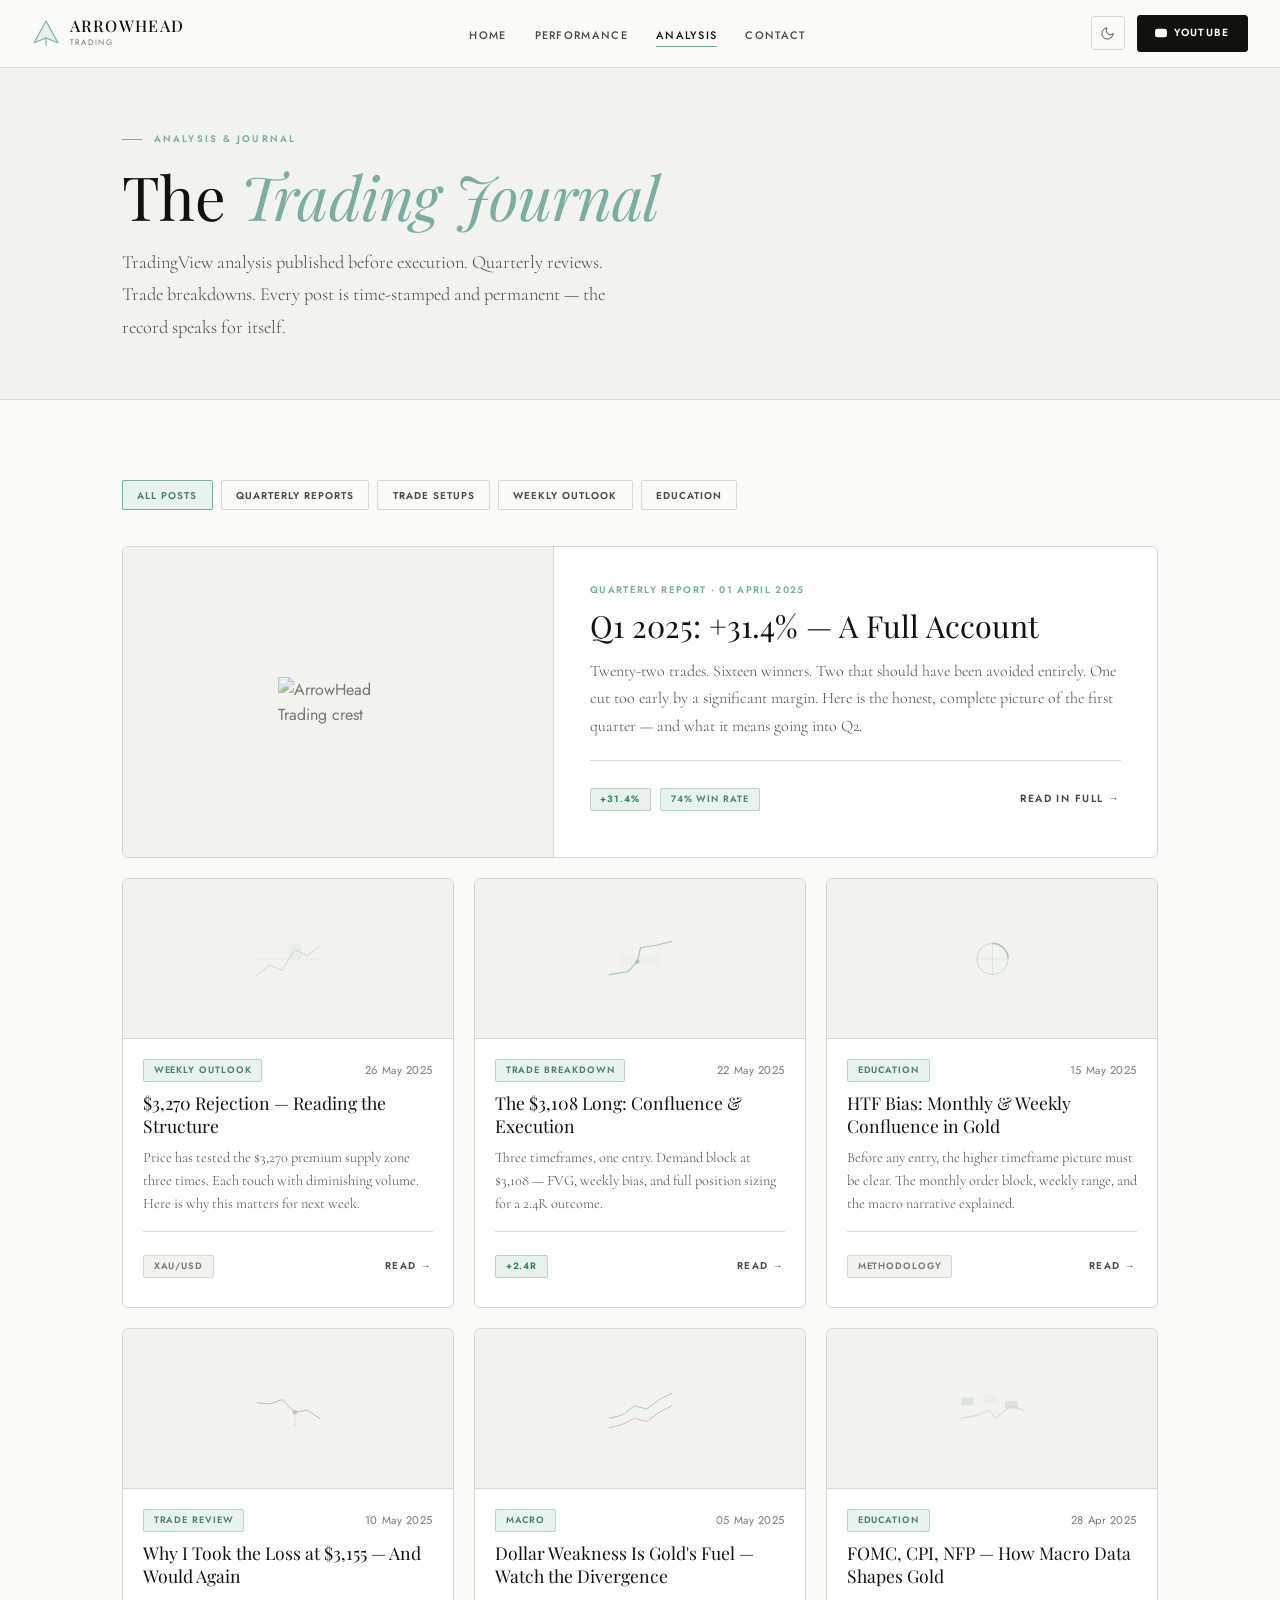
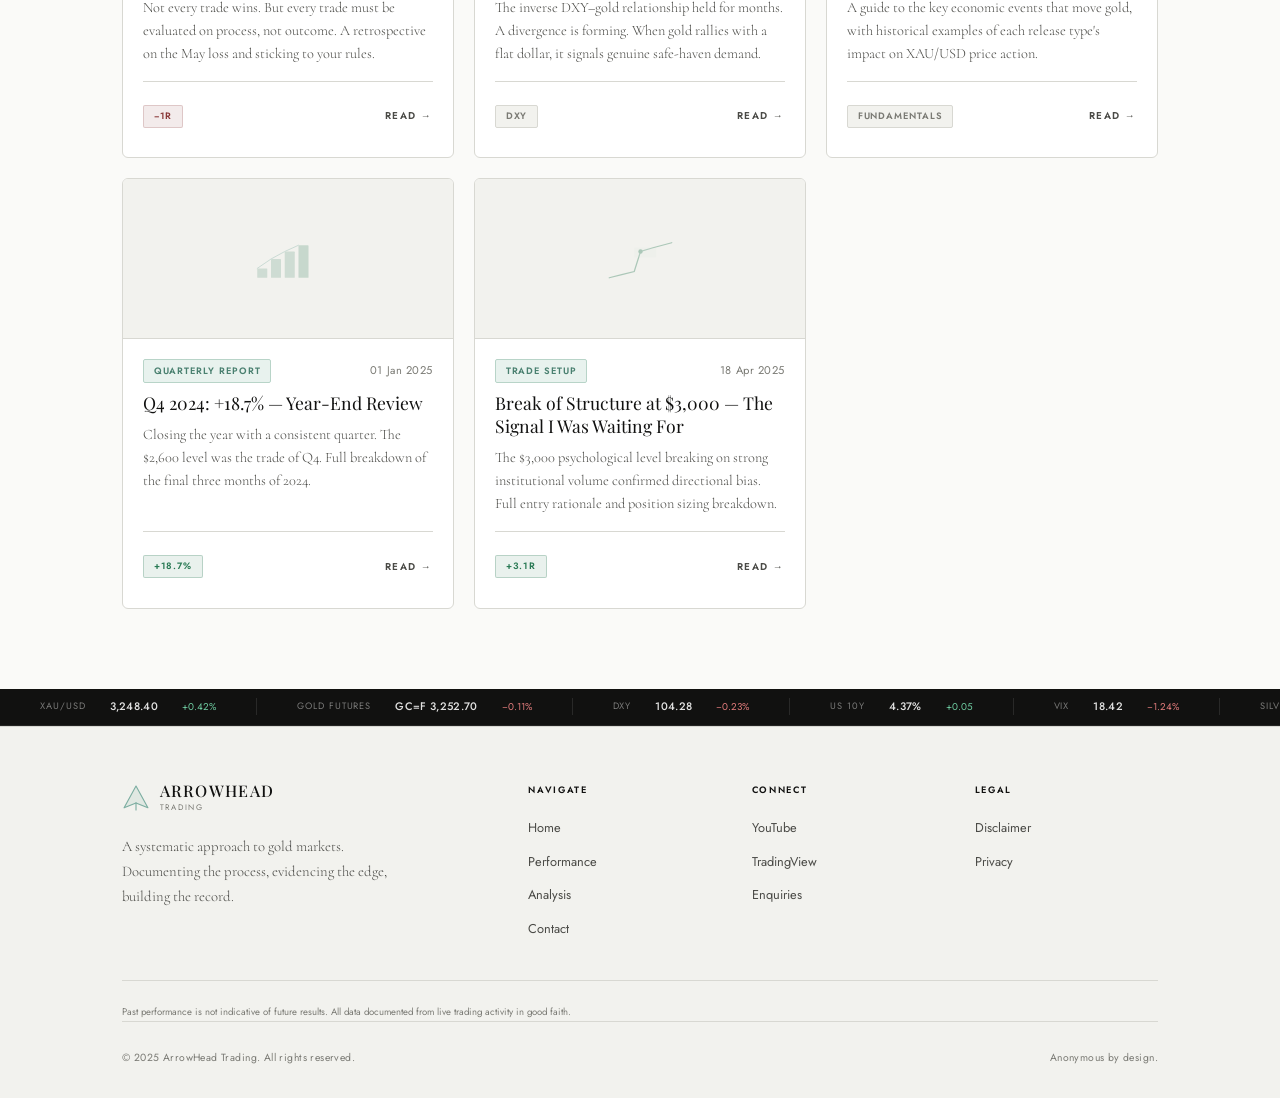
==== commit 61696ff8: "Update blog.html" ====
--- a/pages/blog.html
+++ b/pages/blog.html
@@ -66,7 +66,7 @@
 
         <article class="featured-post reveal" data-cat="quarterly" id="post-q1" onclick="window.location='./post-q1-2025.html'">
           <div class="featured-post-thumb">
-            <img src="../images/logo.png" alt="ArrowHead Trading crest" style="width:120px;opacity:0.55;filter:var(--logo-filter,none)"/>
+            <img src="../images/logo.png" alt="ArrowHead Trading crest" style="width:120px;opacity:0.55;"/>
           </div>
           <div class="featured-post-body">
             <div>
@@ -165,6 +165,24 @@
     </div>
   </section>
 </main>
+
+  <!-- TICKER STRIP -->
+  <div class="ticker-wrap" aria-label="Market data" role="marquee">
+    <div class="ticker-track">
+      <div class="ticker-item"><span class="ticker-label">XAU/USD</span><span class="ticker-val">3,248.40</span><span class="ticker-chg up">+0.42%</span></div>
+      <div class="ticker-item"><span class="ticker-label">Gold Futures</span><span class="ticker-val">GC=F 3,252.70</span><span class="ticker-chg dn">−0.11%</span></div>
+      <div class="ticker-item"><span class="ticker-label">DXY</span><span class="ticker-val">104.28</span><span class="ticker-chg dn">−0.23%</span></div>
+      <div class="ticker-item"><span class="ticker-label">US 10Y</span><span class="ticker-val">4.37%</span><span class="ticker-chg up">+0.05</span></div>
+      <div class="ticker-item"><span class="ticker-label">VIX</span><span class="ticker-val">18.42</span><span class="ticker-chg dn">−1.24%</span></div>
+      <div class="ticker-item"><span class="ticker-label">Silver</span><span class="ticker-val">32.18</span><span class="ticker-chg up">+0.67%</span></div>
+      <div class="ticker-item"><span class="ticker-label">XAU/USD</span><span class="ticker-val">3,248.40</span><span class="ticker-chg up">+0.42%</span></div>
+      <div class="ticker-item"><span class="ticker-label">Gold Futures</span><span class="ticker-val">GC=F 3,252.70</span><span class="ticker-chg dn">−0.11%</span></div>
+      <div class="ticker-item"><span class="ticker-label">DXY</span><span class="ticker-val">104.28</span><span class="ticker-chg dn">−0.23%</span></div>
+      <div class="ticker-item"><span class="ticker-label">US 10Y</span><span class="ticker-val">4.37%</span><span class="ticker-chg up">+0.05</span></div>
+      <div class="ticker-item"><span class="ticker-label">VIX</span><span class="ticker-val">18.42</span><span class="ticker-chg dn">−1.24%</span></div>
+      <div class="ticker-item"><span class="ticker-label">Silver</span><span class="ticker-val">32.18</span><span class="ticker-chg up">+0.67%</span></div>
+    </div>
+  </div>
 
 <footer class="footer" role="contentinfo">
   <div class="container">
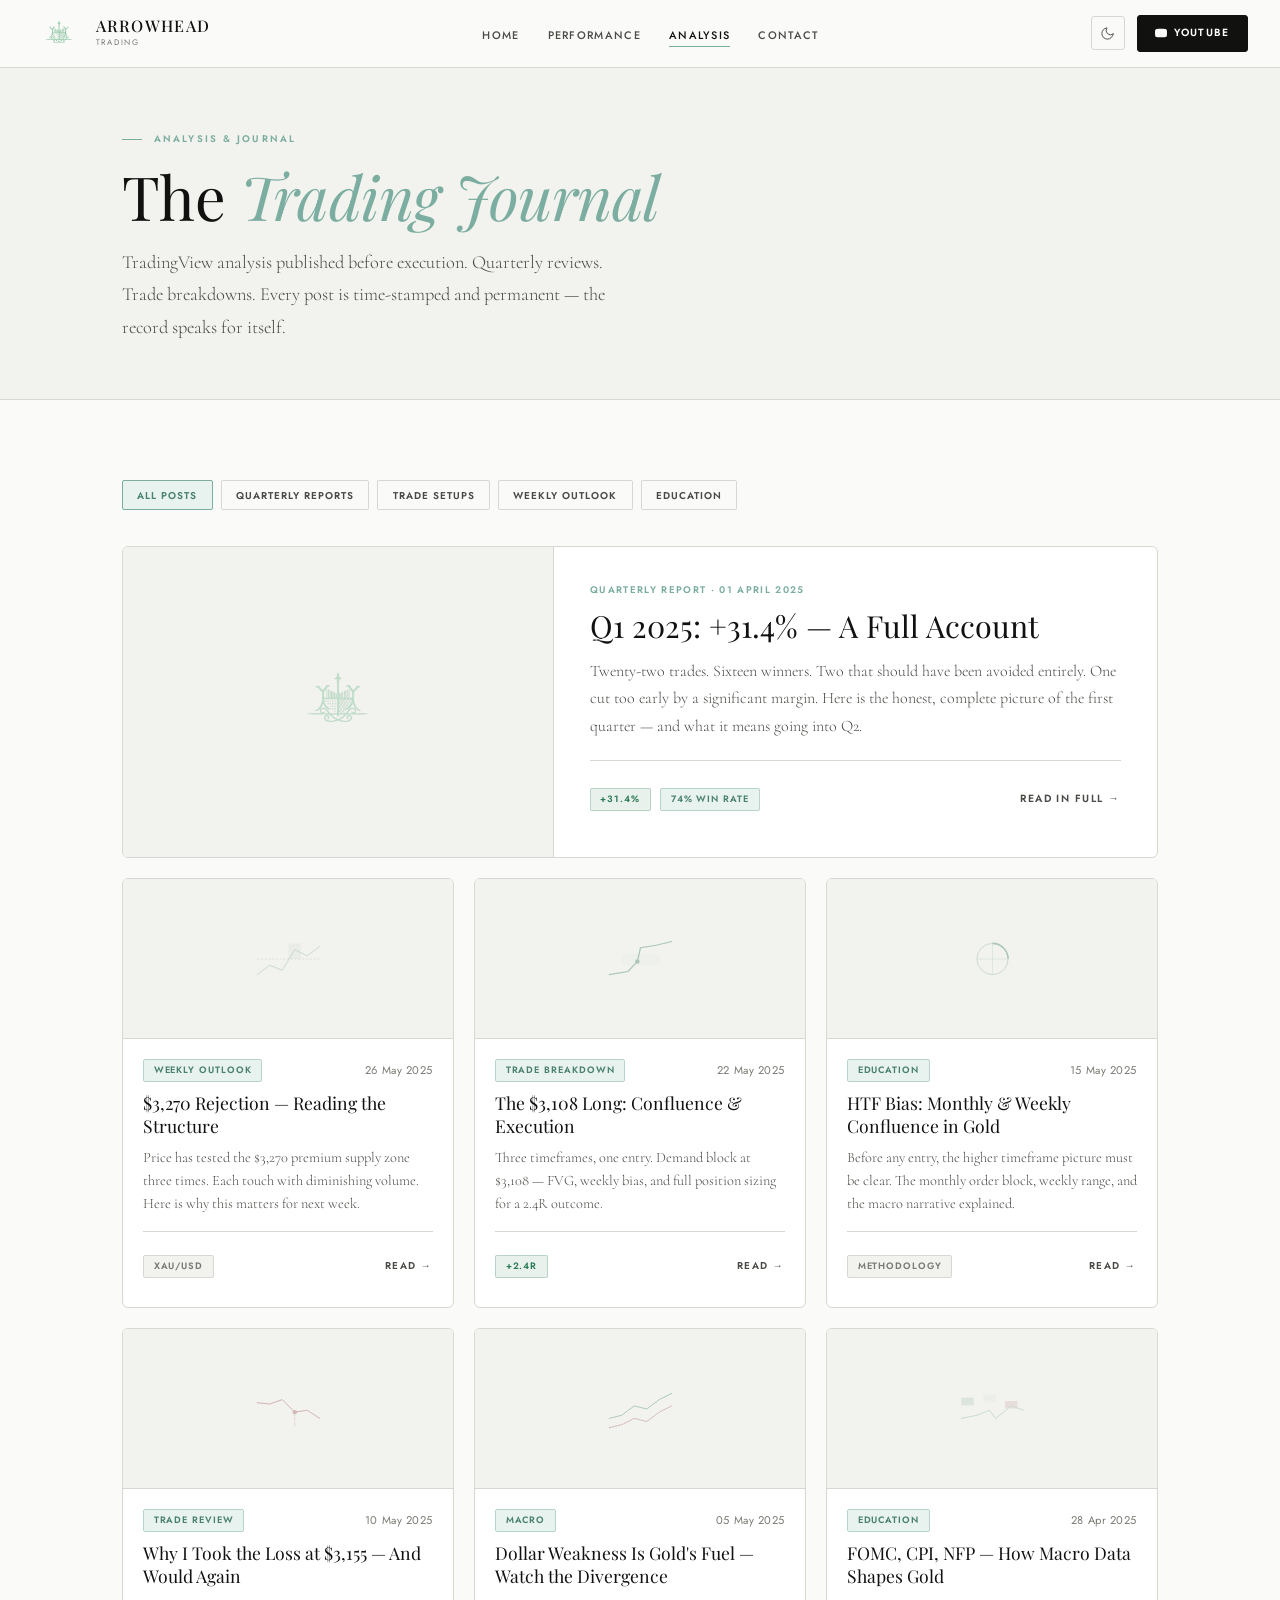
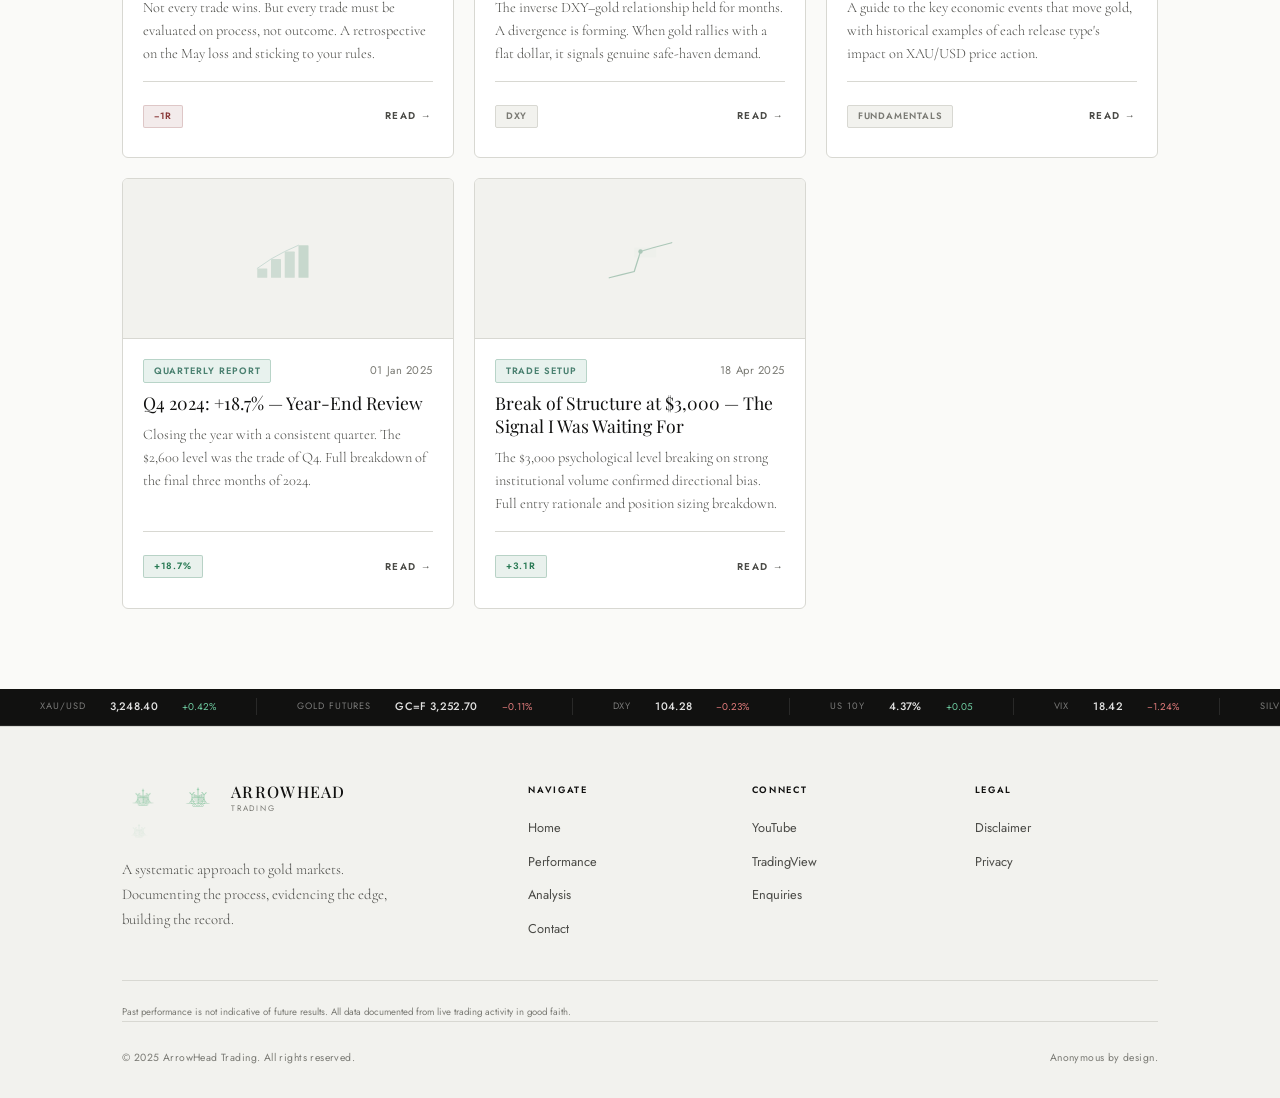
==== commit 31db2592: "Update blog.html" ====
--- a/pages/blog.html
+++ b/pages/blog.html
@@ -27,7 +27,7 @@
 <body>
 <nav class="nav" role="navigation" aria-label="Main navigation">
   <a class="nav-logo" href="../index.html" aria-label="ArrowHead Trading home">
-    <div class="nav-logo-mark"><svg viewBox="0 0 40 40" fill="none" aria-hidden="true"><polygon points="20,3 37,34 20,27 3,34" fill="currentColor" opacity="0.15"/><polygon points="20,3 37,34 20,27 3,34" fill="none" stroke="currentColor" stroke-width="1.6" stroke-linejoin="round"/><line x1="20" y1="27" x2="20" y2="37" stroke="currentColor" stroke-width="1.6" stroke-linecap="round"/></svg></div>
+    <img src="../images/logo.png" alt="" aria-hidden="true" style="height:36px;width:auto;display:block;flex-shrink:0"/>
     <div><div class="nav-logo-text">ArrowHead</div><span class="nav-logo-sub">Trading</span></div>
   </a>
   <ul class="nav-links" role="list"><li><a href="../index.html">Home</a></li><li><a href="./performance.html">Performance</a></li><li><a href="./blog.html">Analysis</a></li><li><a href="./contact.html">Contact</a></li></ul>
@@ -187,7 +187,8 @@
 <footer class="footer" role="contentinfo">
   <div class="container">
     <div class="footer-grid">
-      <div><a class="nav-logo" href="../index.html" style="display:inline-flex;margin-bottom:0.25rem"><div class="nav-logo-mark" style="color:var(--mint-deep)"><svg viewBox="0 0 40 40" fill="none" aria-hidden="true"><polygon points="20,3 37,34 20,27 3,34" fill="currentColor" opacity="0.15"/><polygon points="20,3 37,34 20,27 3,34" fill="none" stroke="currentColor" stroke-width="1.6" stroke-linejoin="round"/><line x1="20" y1="27" x2="20" y2="37" stroke="currentColor" stroke-width="1.6" stroke-linecap="round"/></svg></div><div><div class="nav-logo-text">ArrowHead</div><span class="nav-logo-sub">Trading</span></div></a><img src="../images/logo.png" alt="" aria-hidden="true" style="width:34px;opacity:0.2;margin-bottom:0.5rem;display:block"/>
+      <div><a class="nav-logo" href="../index.html" style="display:inline-flex;margin-bottom:0.25rem"><img src="../images/logo.png" alt="" aria-hidden="true" style="height:28px;width:auto;display:block;flex-shrink:0"/>
+          <img src="../images/logo.png" alt="ArrowHead Trading crest" style="height:32px;width:auto;display:block"/><div><div class="nav-logo-text">ArrowHead</div><span class="nav-logo-sub">Trading</span></div></a><img src="../images/logo.png" alt="" aria-hidden="true" style="width:34px;opacity:0.2;margin-bottom:0.5rem;display:block"/>
           <p class="footer-brand-text">A systematic approach to gold markets. Documenting the process, evidencing the edge, building the record.</p></div>
       <div><div class="footer-col-title">Navigate</div><ul class="footer-links"><li><a href="../index.html">Home</a></li><li><a href="./performance.html">Performance</a></li><li><a href="./blog.html">Analysis</a></li><li><a href="./contact.html">Contact</a></li></ul></div>
       <div><div class="footer-col-title">Connect</div><ul class="footer-links"><li><a href="https://www.youtube.com/@ArrowHeadTrading" target="_blank" rel="noopener">YouTube</a></li><li><a href="https://www.tradingview.com" target="_blank" rel="noopener">TradingView</a></li><li><a href="./contact.html">Enquiries</a></li></ul></div>
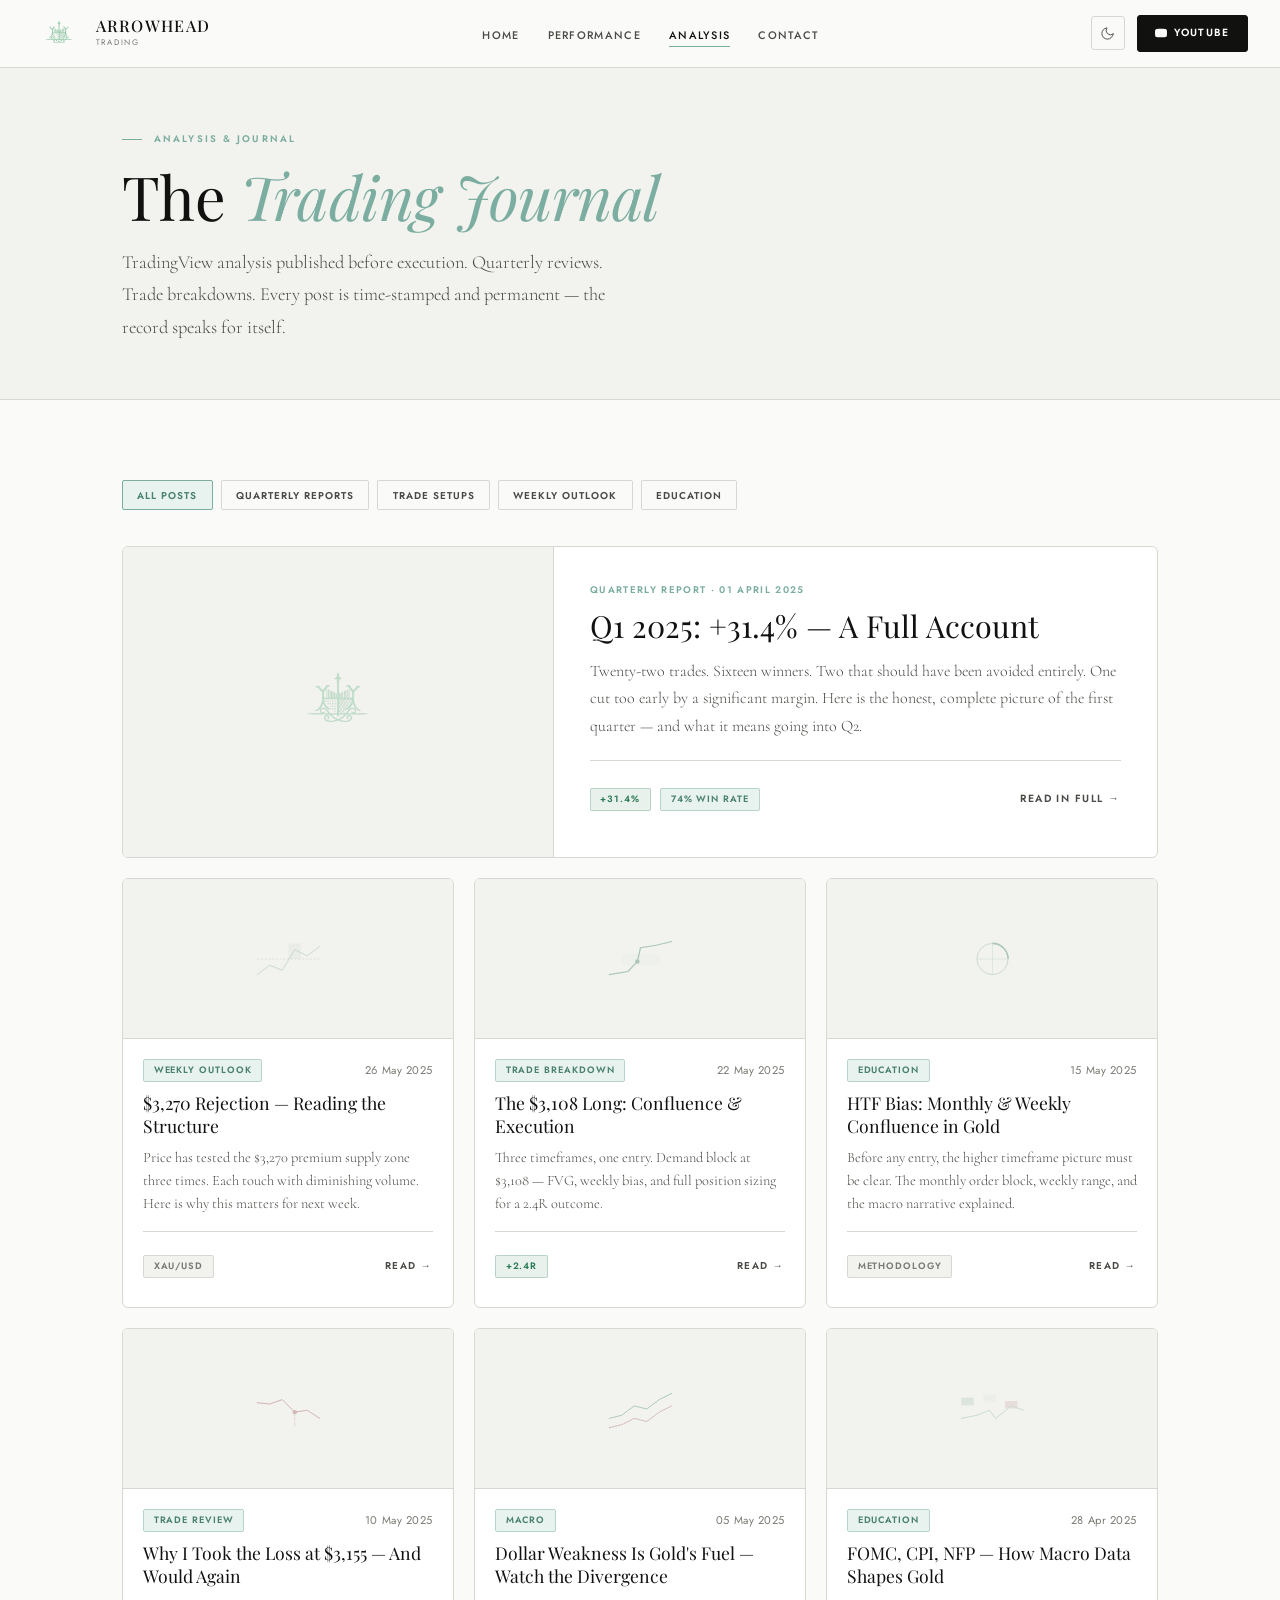
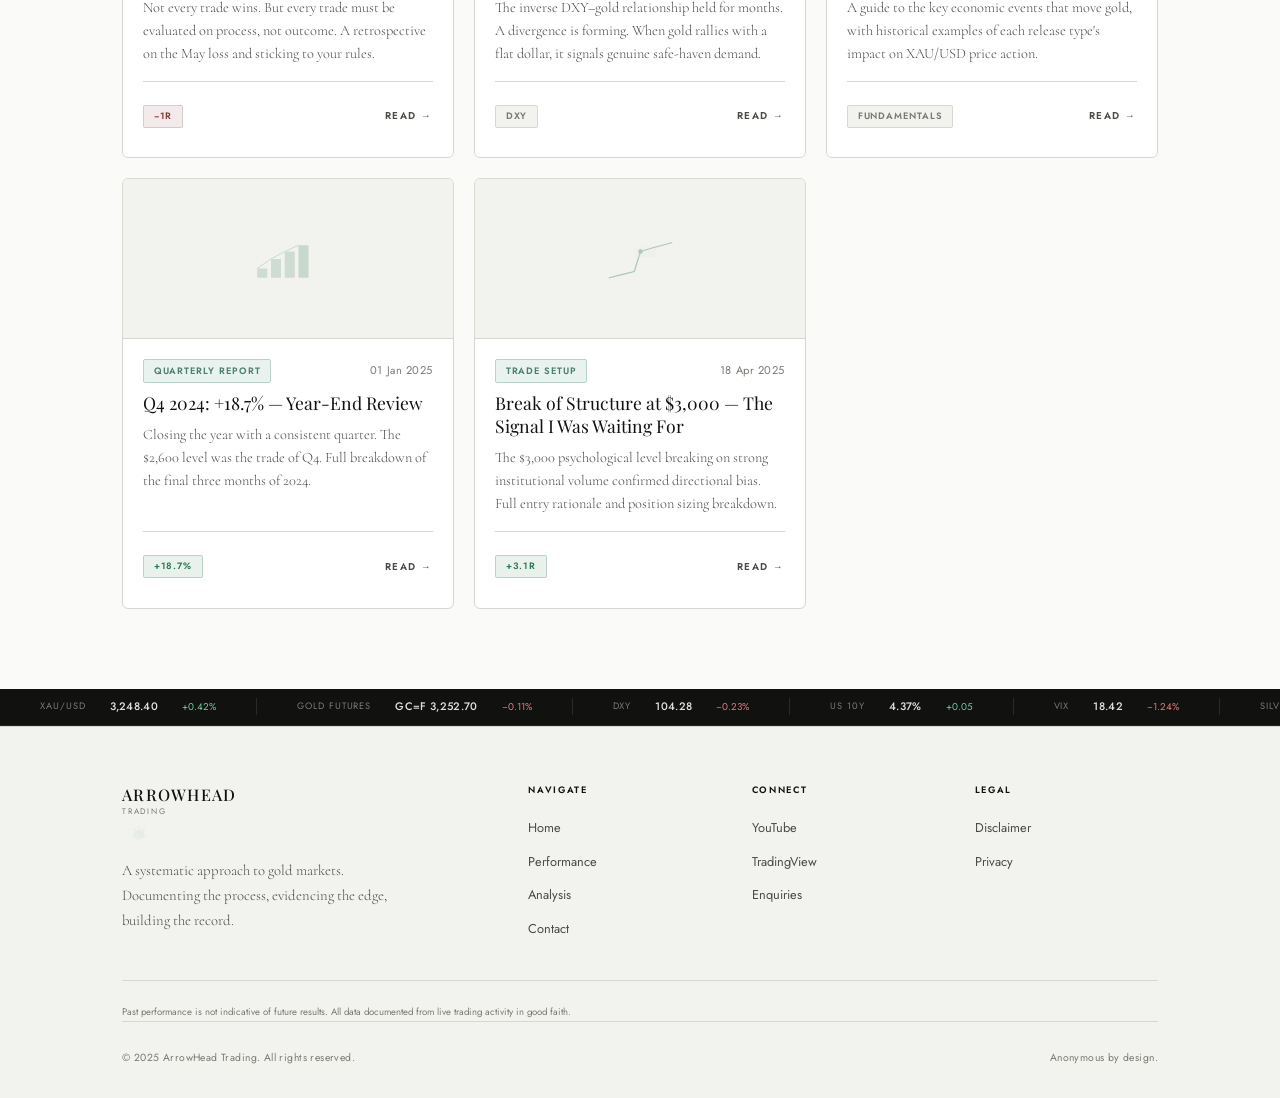
==== commit 536a171f: "Update blog.html" ====
--- a/pages/blog.html
+++ b/pages/blog.html
@@ -187,8 +187,8 @@
 <footer class="footer" role="contentinfo">
   <div class="container">
     <div class="footer-grid">
-      <div><a class="nav-logo" href="../index.html" style="display:inline-flex;margin-bottom:0.25rem"><img src="../images/logo.png" alt="" aria-hidden="true" style="height:28px;width:auto;display:block;flex-shrink:0"/>
-          <img src="../images/logo.png" alt="ArrowHead Trading crest" style="height:32px;width:auto;display:block"/><div><div class="nav-logo-text">ArrowHead</div><span class="nav-logo-sub">Trading</span></div></a><img src="../images/logo.png" alt="" aria-hidden="true" style="width:34px;opacity:0.2;margin-bottom:0.5rem;display:block"/>
+      <div><a class="nav-logo" href="../index.html" style="display:inline-flex;margin-bottom:0.25rem">
+    <div><div class="nav-logo-text">ArrowHead</div><span class="nav-logo-sub">Trading</span></div></a><img src="../images/logo.png" alt="" aria-hidden="true" style="width:34px;opacity:0.2;margin-bottom:0.5rem;display:block"/>
           <p class="footer-brand-text">A systematic approach to gold markets. Documenting the process, evidencing the edge, building the record.</p></div>
       <div><div class="footer-col-title">Navigate</div><ul class="footer-links"><li><a href="../index.html">Home</a></li><li><a href="./performance.html">Performance</a></li><li><a href="./blog.html">Analysis</a></li><li><a href="./contact.html">Contact</a></li></ul></div>
       <div><div class="footer-col-title">Connect</div><ul class="footer-links"><li><a href="https://www.youtube.com/@ArrowHeadTrading" target="_blank" rel="noopener">YouTube</a></li><li><a href="https://www.tradingview.com" target="_blank" rel="noopener">TradingView</a></li><li><a href="./contact.html">Enquiries</a></li></ul></div>
